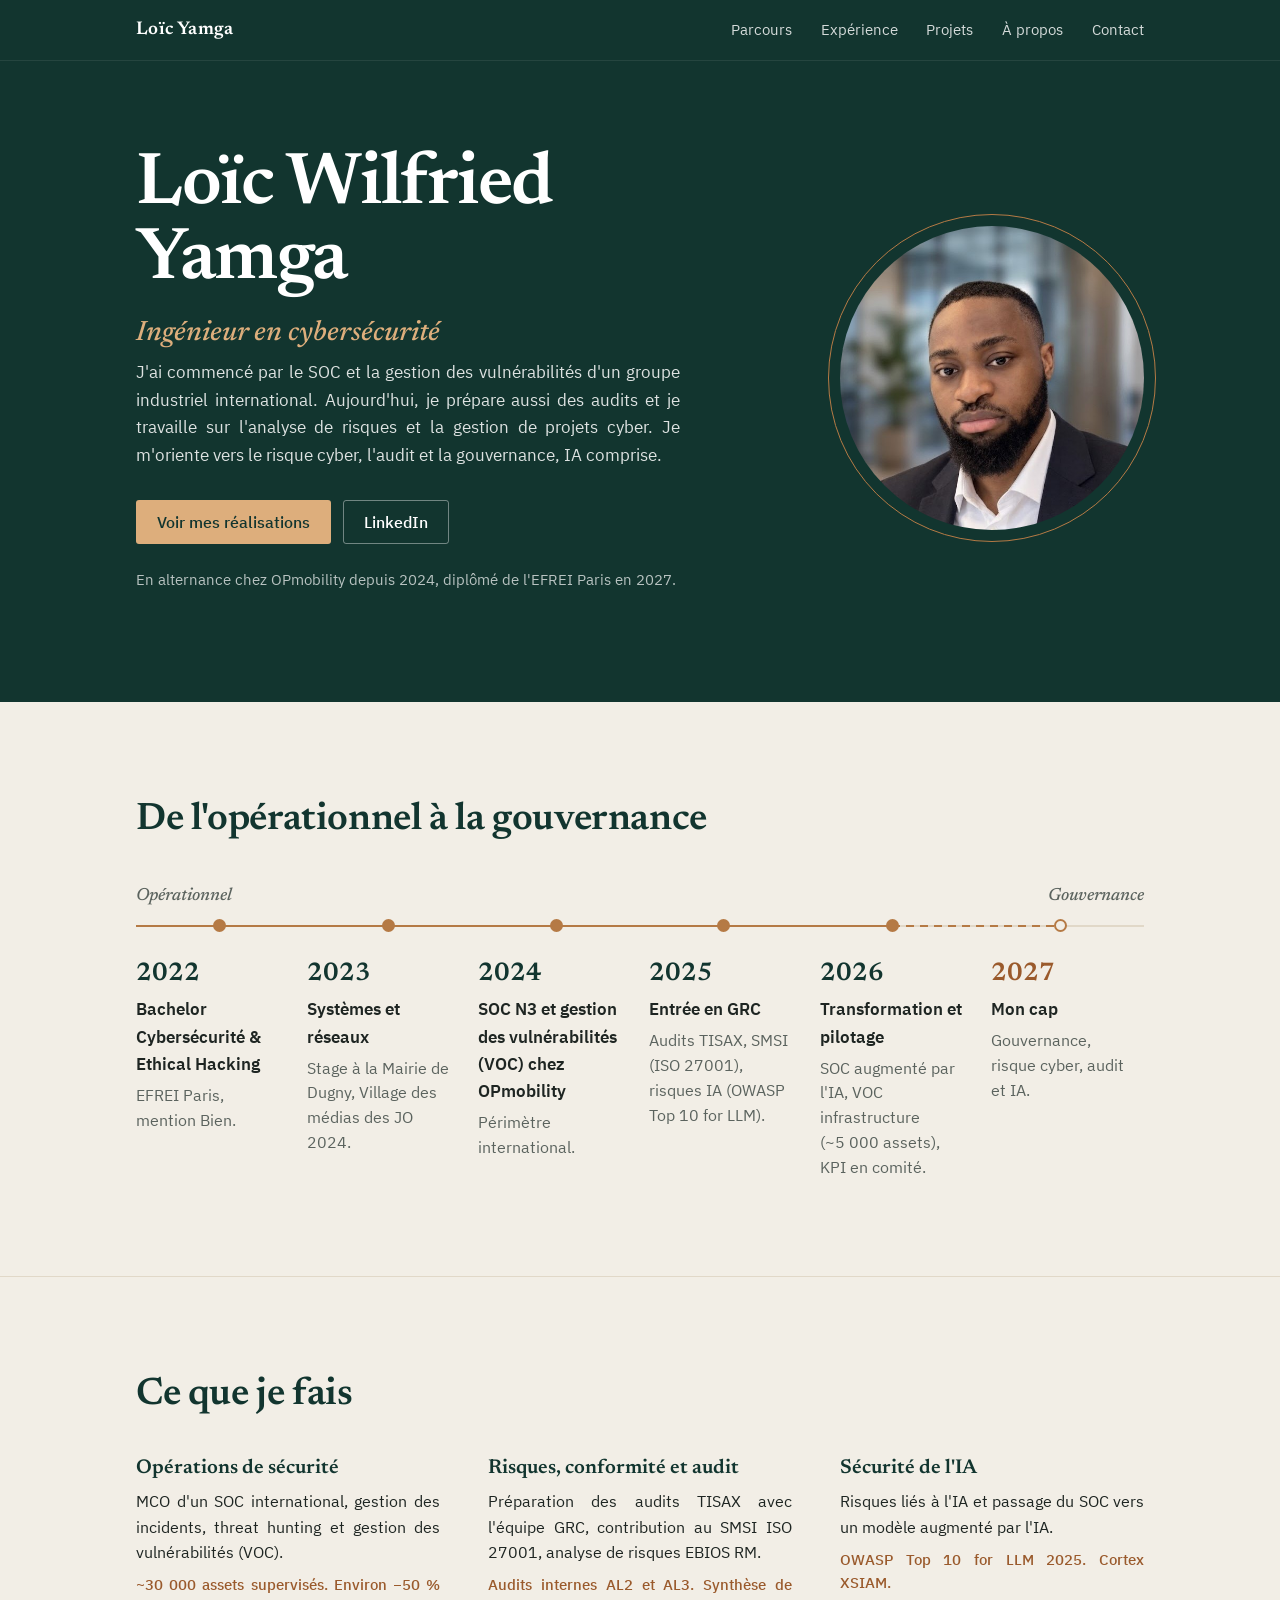
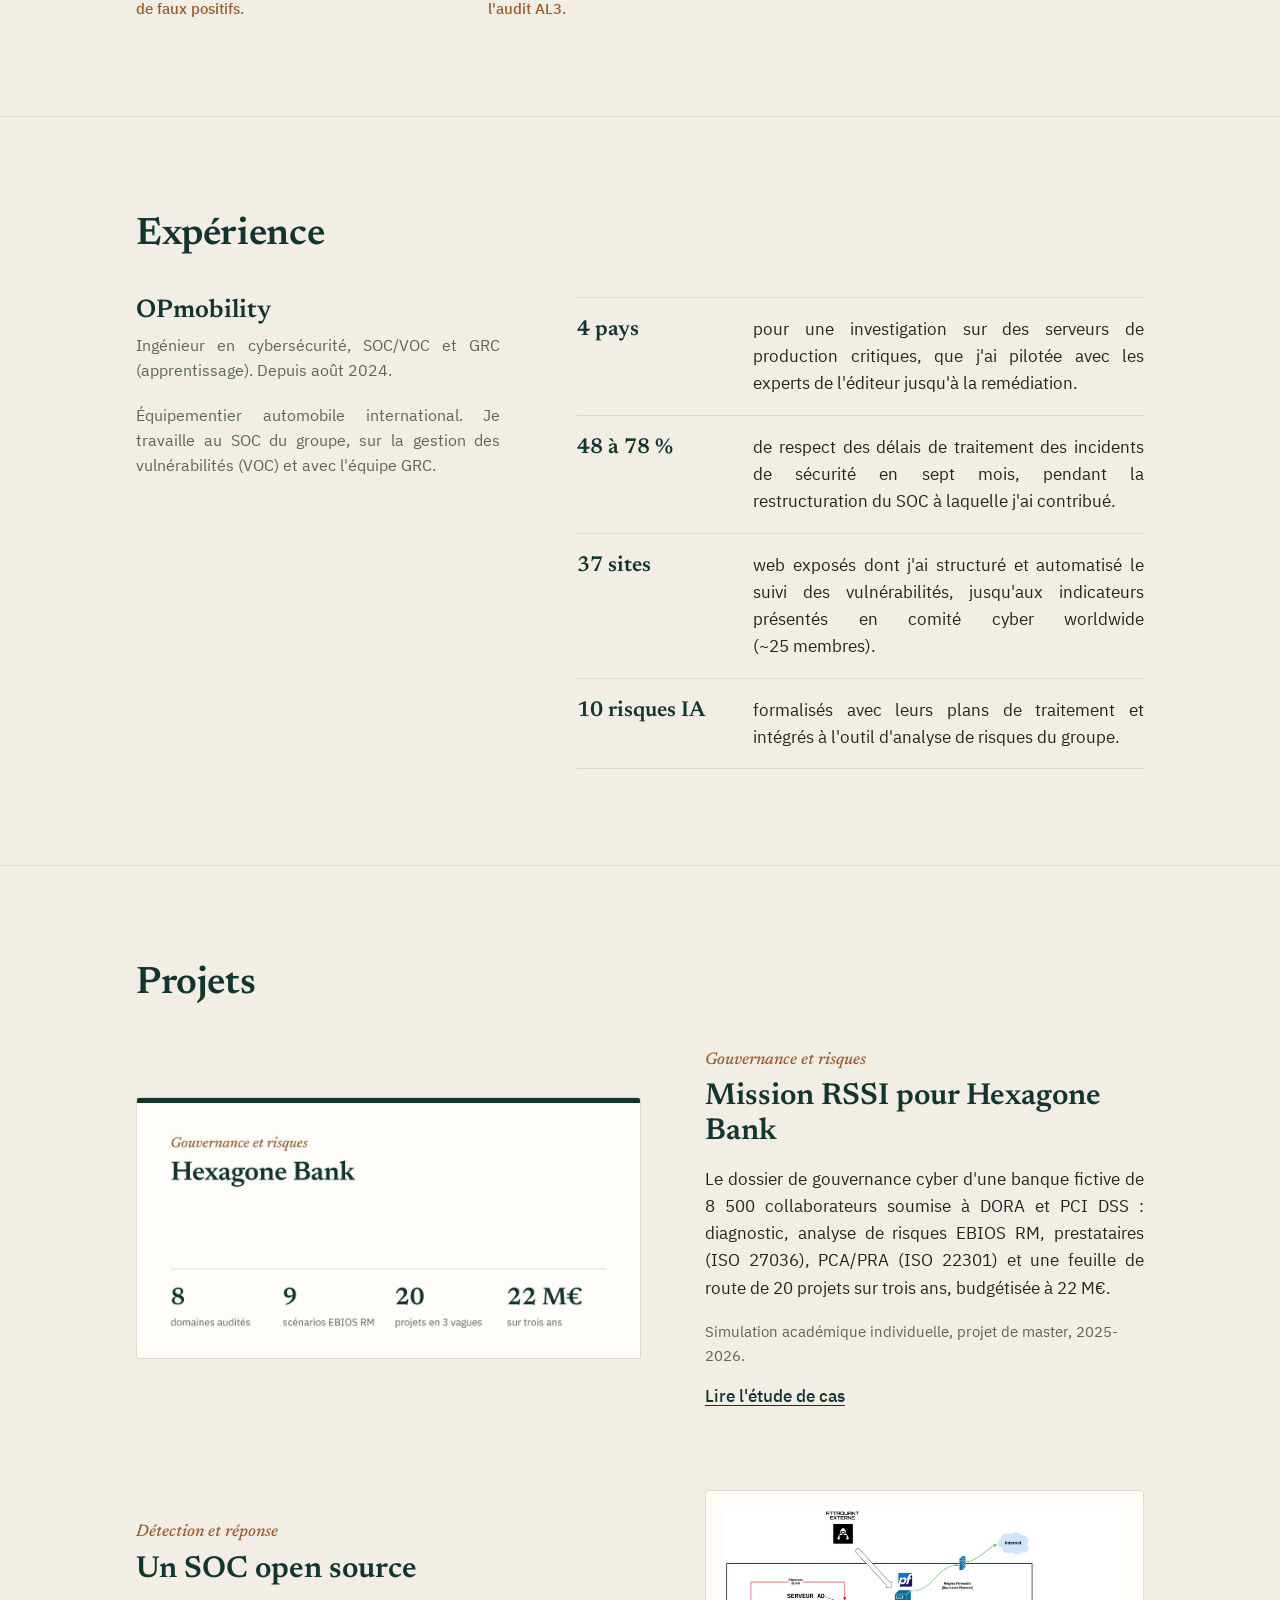
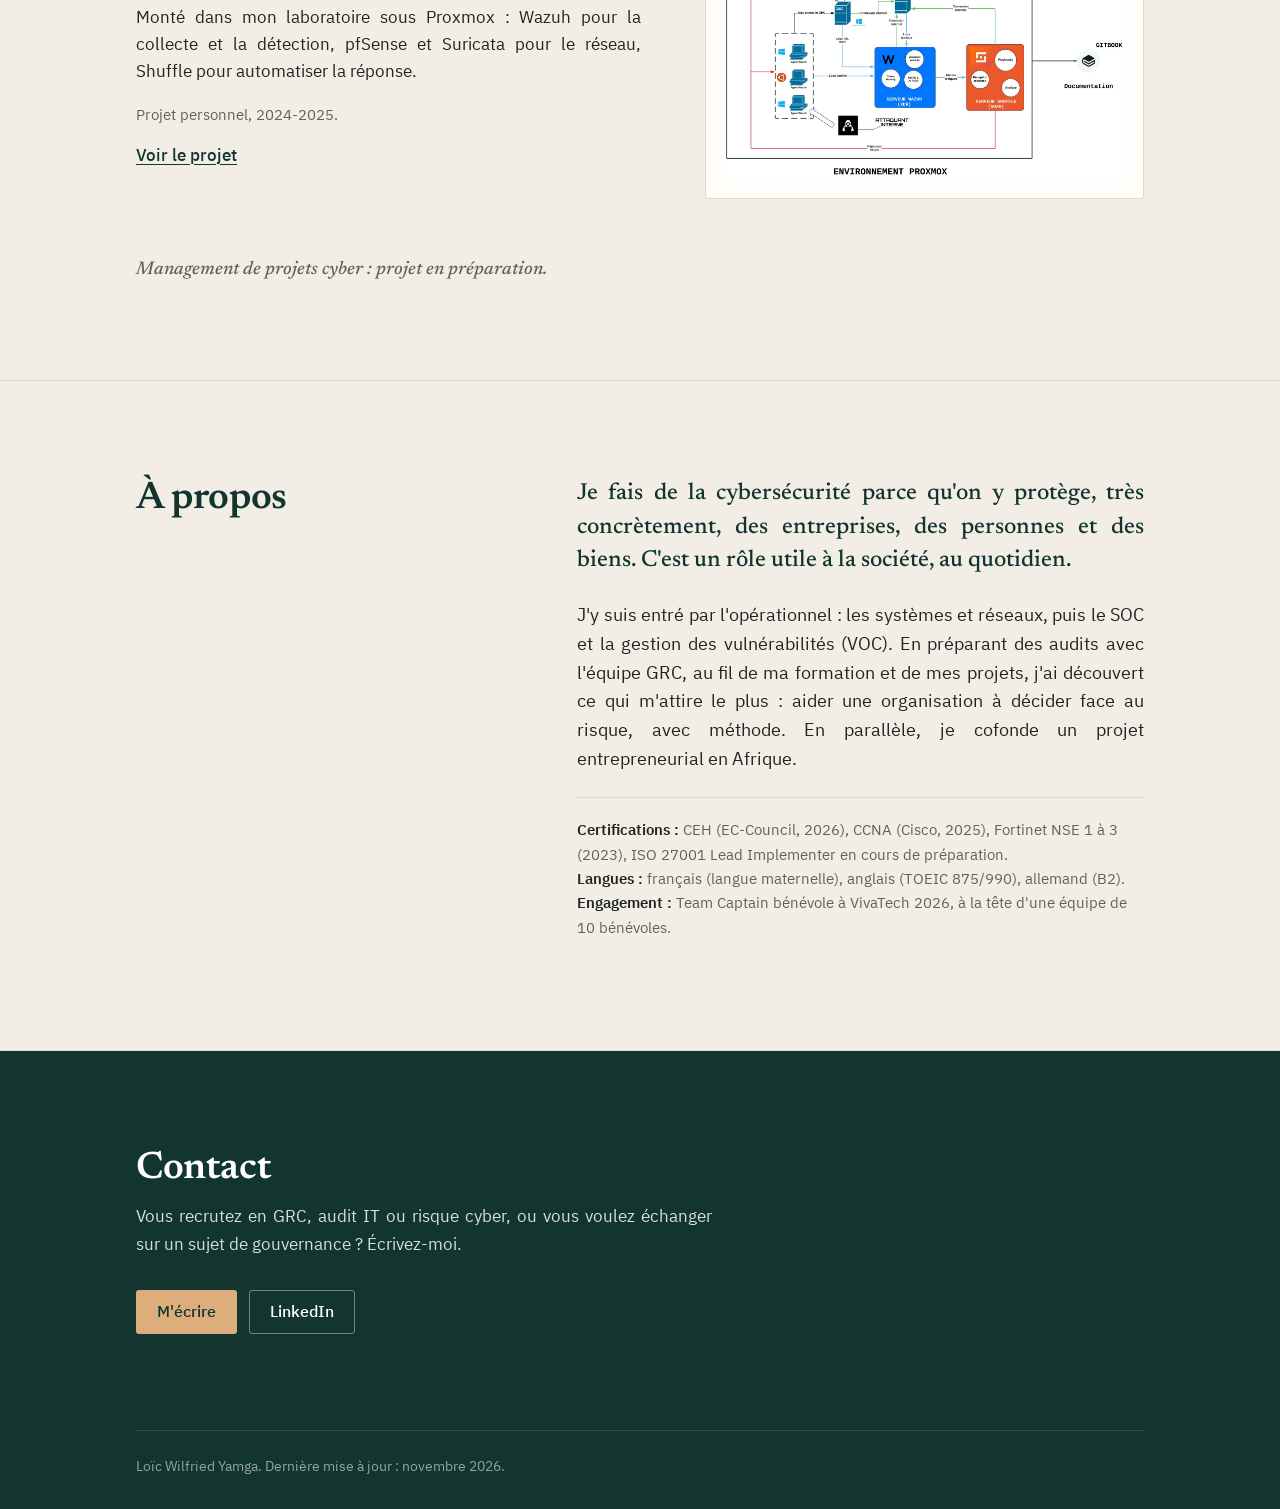
==== index.html @ 910e39cb "Typographie : espaces insécables avant les deux-points ; SOC sans « de bout en bout » Co-Authored-By" ====
<!doctype html>
<html lang="fr">
<head>
  <meta charset="utf-8">
  <meta name="viewport" content="width=device-width, initial-scale=1">
  <title>Loïc Wilfried Yamga, ingénieur en cybersécurité</title>
  <meta name="description" content="Ingénieur en cybersécurité en alternance chez OPmobility : SOC, gestion des vulnérabilités, audits TISAX et risques IA. Je m'oriente vers le risque cyber, l'audit et la gouvernance.">
  <link rel="canonical" href="https://yamga-wilfried.github.io/portfolio/">
  <meta property="og:type" content="website">
  <meta property="og:title" content="Loïc Wilfried Yamga, ingénieur en cybersécurité">
  <meta property="og:description" content="De l'opérationnel à la gouvernance : SOC, vulnérabilités, audits TISAX et risques IA.">
  <meta property="og:url" content="https://yamga-wilfried.github.io/portfolio/">
  <meta property="og:image" content="https://yamga-wilfried.github.io/portfolio/assets/img/og-card-2026.jpg">
  <meta property="og:image:width" content="1200">
  <meta property="og:image:height" content="630">
  <meta name="twitter:card" content="summary_large_image">
  <meta property="og:locale" content="fr_FR">
  <meta name="theme-color" content="#12352F">
  <link rel="icon" href="assets/img/favicon.svg" type="image/svg+xml">
  <link rel="preload" href="assets/fonts/newsreader-latin-600-normal.woff2" as="font" type="font/woff2" crossorigin>
  <link rel="preload" href="assets/fonts/ibm-plex-sans-latin-400-normal.woff2" as="font" type="font/woff2" crossorigin>
  <link rel="stylesheet" href="assets/css/site.css?v=20261113b">
  <script>document.documentElement.classList.add('js');</script>
</head>
<body>
  <a class="skip" href="#parcours">Aller au contenu</a>

  <nav class="site-nav" aria-label="Navigation principale">
    <div class="wrap">
      <a class="monogram" href="#top">Loïc Yamga</a>
      <ul>
        <li><a href="#parcours">Parcours</a></li>
        <li><a href="#experience">Expérience</a></li>
        <li><a href="#projets">Projets</a></li>
        <li><a href="#a-propos">À propos</a></li>
        <li><a href="#contact">Contact</a></li>
      </ul>
    </div>
  </nav>

  <header class="hero" id="top">
    <div class="wrap">
      <div>
        <h1>Loïc Wilfried Yamga</h1>
        <p class="role">Ingénieur en cybersécurité</p>
        <p class="lede">J'ai commencé par le SOC et la gestion des vulnérabilités d'un groupe industriel international. Aujourd'hui, je prépare aussi des audits et je travaille sur l'analyse de risques et la gestion de projets cyber. Je m'oriente vers le risque cyber, l'audit et la gouvernance, IA comprise.</p>
        <div class="actions">
          <a class="btn btn-primary" href="#projets">Voir mes réalisations</a>
          <a class="btn btn-ghost" href="https://www.linkedin.com/in/lo%C3%AFc-yamga" rel="me">LinkedIn</a>
        </div>
        <p class="status">En alternance chez OPmobility depuis 2024, diplômé de l'EFREI Paris en 2027.</p>
      </div>
      <figure class="portrait">
        <img src="assets/img/loic-yamga.jpg" width="576" height="857" alt="Portrait de Loïc Wilfried Yamga">
      </figure>
    </div>
  </header>

  <main>
    <section class="section" id="parcours" aria-labelledby="parcours-titre">
      <div class="wrap">
        <div class="section-head">
          <h2 id="parcours-titre">De l'opérationnel à la gouvernance</h2>
        </div>

        <div class="trajectory">
          <div class="axis-labels" aria-hidden="true"><span>Opérationnel</span><span>Gouvernance</span></div>
          <div class="track" aria-hidden="true">
            <span class="done"></span><span class="ahead"></span>
            <span class="dot reached"></span><span class="dot reached"></span><span class="dot reached"></span><span class="dot reached"></span><span class="dot reached"></span><span class="dot"></span>
          </div>
          <ol class="stops">
            <li>
              <time datetime="2022">2022</time>
              <strong>Bachelor Cybersécurité & Ethical Hacking</strong>
              <p>EFREI Paris, mention Bien.</p>
            </li>
            <li>
              <time datetime="2023">2023</time>
              <strong>Systèmes et réseaux</strong>
              <p>Stage à la Mairie de Dugny, Village des médias des JO 2024.</p>
            </li>
            <li>
              <time datetime="2024">2024</time>
              <strong>SOC N3 et gestion des vulnérabilités (VOC) chez OPmobility</strong>
              <p>Périmètre international.</p>
            </li>
            <li>
              <time datetime="2025">2025</time>
              <strong>Entrée en GRC</strong>
              <p>Audits TISAX, SMSI (ISO 27001), risques IA (OWASP Top 10 for LLM).</p>
            </li>
            <li>
              <time datetime="2026">2026</time>
              <strong>Transformation et pilotage</strong>
              <p>SOC augmenté par l'IA, VOC infrastructure (~5 000 assets), KPI en comité.</p>
            </li>
            <li class="next">
              <time datetime="2027">2027</time>
              <strong>Mon cap</strong>
              <p>Gouvernance, risque cyber, audit et IA.</p>
            </li>
          </ol>
        </div>
      </div>
    </section>

    <section class="section" id="axes" aria-labelledby="axes-titre">
      <div class="wrap">
        <div class="section-head">
          <h2 id="axes-titre">Ce que je fais</h2>
        </div>
        <div class="skills axes">
          <div>
            <h3>Opérations de sécurité</h3>
            <p>MCO d'un SOC international, gestion des incidents, threat hunting et gestion des vulnérabilités (VOC).</p>
            <p class="ref">~30 000 assets supervisés. Environ −50 % de faux positifs.</p>
          </div>
          <div>
            <h3>Risques, conformité et audit</h3>
            <p>Préparation des audits TISAX avec l'équipe GRC, contribution au SMSI ISO 27001, analyse de risques EBIOS RM.</p>
            <p class="ref">Audits internes AL2 et AL3. Synthèse de l'audit AL3.</p>
          </div>
          <div>
            <h3>Sécurité de l'IA</h3>
            <p>Risques liés à l'IA et passage du SOC vers un modèle augmenté par l'IA.</p>
            <p class="ref">OWASP Top 10 for LLM 2025. Cortex XSIAM.</p>
          </div>
        </div>
      </div>
    </section>

    <section class="section" id="experience" aria-labelledby="xp-titre">
      <div class="wrap">
        <div class="section-head">
          <h2 id="xp-titre">Expérience</h2>
        </div>
        <div class="xp">
          <div class="xp-meta">
            <h3>OPmobility</h3>
            <p class="where">Ingénieur en cybersécurité, SOC/VOC et GRC (apprentissage). Depuis août 2024.</p>
            <p>Équipementier automobile international. Je travaille au SOC du groupe, sur la gestion des vulnérabilités (VOC) et avec l'équipe GRC.</p>
          </div>
          <div>
            <ul class="facts">
              <li><span class="figure">4 pays</span><p>pour une investigation sur des serveurs de production critiques, que j'ai pilotée avec les experts de l'éditeur jusqu'à la remédiation.</p></li>
              <li><span class="figure">48 à 78 %</span><p>de respect des délais de traitement des incidents de sécurité en sept mois, pendant la restructuration du SOC à laquelle j'ai contribué.</p></li>
              <li><span class="figure">37 sites</span><p>web exposés dont j'ai structuré et automatisé le suivi des vulnérabilités, jusqu'aux indicateurs présentés en comité cyber worldwide (~25 membres).</p></li>
              <li><span class="figure">10 risques IA</span><p>formalisés avec leurs plans de traitement et intégrés à l'outil d'analyse de risques du groupe.</p></li>
            </ul>
          </div>
        </div>
      </div>
    </section>

    <section class="section" id="projets" aria-labelledby="projets-titre">
      <div class="wrap">
        <div class="section-head">
          <h2 id="projets-titre">Projets</h2>
        </div>

        <article class="project">
          <a class="project-media" href="mission-rssi-hexagone-bank/" tabindex="-1" aria-hidden="true">
            <img src="assets/img/hexagone-vignette.jpg" width="1200" height="620" alt="">
          </a>
          <div>
            <p class="kind">Gouvernance et risques</p>
            <h3>Mission RSSI pour Hexagone Bank</h3>
            <p>Le dossier de gouvernance cyber d'une banque fictive de 8 500 collaborateurs soumise à DORA et PCI DSS : diagnostic, analyse de risques EBIOS RM, prestataires (ISO 27036), PCA/PRA (ISO 22301) et une feuille de route de 20 projets sur trois ans, budgétisée à 22 M€.</p>
            <p class="tags">Simulation académique individuelle, projet de master, 2025-2026.</p>
            <a class="read" href="mission-rssi-hexagone-bank/">Lire l'étude de cas</a>
          </div>
        </article>

        <article class="project">
          <a class="project-media light" href="soc-building/" tabindex="-1" aria-hidden="true">
            <img src="assets/img/soc-architecture.jpg" width="1600" height="1086" alt="" loading="lazy">
          </a>
          <div>
            <p class="kind">Détection et réponse</p>
            <h3>Un SOC open source</h3>
            <p>Monté dans mon laboratoire sous Proxmox : Wazuh pour la collecte et la détection, pfSense et Suricata pour le réseau, Shuffle pour automatiser la réponse.</p>
            <p class="tags">Projet personnel, 2024-2025.</p>
            <a class="read" href="soc-building/">Voir le projet</a>
          </div>
        </article>

        <p class="upcoming">Management de projets cyber : projet en préparation.</p>
      </div>
    </section>

    <section class="section" id="a-propos" aria-labelledby="apropos-titre">
      <div class="wrap about">
        <div class="section-head">
          <h2 id="apropos-titre">À propos</h2>
        </div>
        <div class="about-text">
          <p>Je fais de la cybersécurité parce qu'on y protège, très concrètement, des entreprises, des personnes et des biens. C'est un rôle utile à la société, au quotidien.</p>
          <p>J'y suis entré par l'opérationnel : les systèmes et réseaux, puis le SOC et la gestion des vulnérabilités (VOC). En préparant des audits avec l'équipe GRC, au fil de ma formation et de mes projets, j'ai découvert ce qui m'attire le plus : aider une organisation à décider face au risque, avec méthode. En parallèle, je cofonde un projet entrepreneurial en Afrique.</p>
          <p class="creds"><strong>Certifications :</strong> CEH (EC-Council, 2026), CCNA (Cisco, 2025), Fortinet NSE 1 à 3 (2023), ISO 27001 Lead Implementer en cours de préparation.<br><strong>Langues :</strong> français (langue maternelle), anglais (TOEIC 875/990), allemand (B2).<br><strong>Engagement :</strong> Team Captain bénévole à VivaTech 2026, à la tête d'une équipe de 10 bénévoles.</p>
        </div>
      </div>
    </section>

    <section class="section contact" id="contact" aria-labelledby="contact-titre">
      <div class="wrap">
        <div class="section-head">
          <h2 id="contact-titre">Contact</h2>
          <p>Vous recrutez en GRC, audit IT ou risque cyber, ou vous voulez échanger sur un sujet de gouvernance ? Écrivez-moi.</p>
          <div class="actions">
            <a class="btn btn-primary" id="mail-link" href="#contact">M'écrire</a>
            <a class="btn btn-ghost" href="https://www.linkedin.com/in/lo%C3%AFc-yamga" rel="me">LinkedIn</a>
          </div>
          <noscript><p>wilfriedyamga [arobase] gmail [point] com</p></noscript>
        </div>
      </div>
    </section>
  </main>

  <footer class="site-footer">
    <div class="wrap">
      <p>Loïc Wilfried Yamga. Dernière mise à jour : novembre 2026.</p>
    </div>
  </footer>

  <script src="assets/js/site.js?v=20261113b" defer></script>
</body>
</html>
---- assets/css/site.css ----
/* Portfolio de Loïc Wilfried Yamga
   Vert sapin, sable et cuivre */

@font-face { font-family: "Newsreader"; src: url("../fonts/newsreader-latin-500-normal.woff2") format("woff2"); font-weight: 500; font-style: normal; font-display: swap; }
@font-face { font-family: "Newsreader"; src: url("../fonts/newsreader-latin-600-normal.woff2") format("woff2"); font-weight: 600; font-style: normal; font-display: swap; }
@font-face { font-family: "Newsreader"; src: url("../fonts/newsreader-latin-500-italic.woff2") format("woff2"); font-weight: 500; font-style: italic; font-display: swap; }
@font-face { font-family: "IBM Plex Sans"; src: url("../fonts/ibm-plex-sans-latin-400-normal.woff2") format("woff2"); font-weight: 400; font-style: normal; font-display: swap; }
@font-face { font-family: "IBM Plex Sans"; src: url("../fonts/ibm-plex-sans-latin-500-normal.woff2") format("woff2"); font-weight: 500; font-style: normal; font-display: swap; }
@font-face { font-family: "IBM Plex Sans"; src: url("../fonts/ibm-plex-sans-latin-600-normal.woff2") format("woff2"); font-weight: 600; font-style: normal; font-display: swap; }

:root {
  --ink: #12352F;        /* vert sapin : identité, titres, bandeaux */
  --ink-soft: #24524A;
  --gold: #B57A45;       /* cuivre : trajectoire, filets */
  --gold-text: #9A5A2C;  /* cuivre lisible sur fond sable */
  --gold-light: #DDAE7C; /* cuivre lisible sur vert sapin */
  --green: #24524A;      /* certifications obtenues */
  --paper: #F2EEE6;      /* sable */
  --surface: #FFFDF9;
  --text: #1E2522;
  --muted: #5B635E;
  --line: #E1D8C8;

  --serif: "Newsreader", Georgia, "Times New Roman", serif;
  --sans: "IBM Plex Sans", "Segoe UI", Roboto, Helvetica, Arial, sans-serif;

  --wrap: 68rem;
  --gutter: clamp(1rem, 4vw, 2.5rem);
}

*, *::before, *::after { box-sizing: border-box; }

html { scroll-behavior: smooth; scroll-padding-top: 4.5rem; }
@media (max-width: 40rem) { html { scroll-padding-top: 5.5rem; } }

body {
  margin: 0;
  background: var(--paper);
  color: var(--text);
  font-family: var(--sans);
  font-size: 1.0625rem;
  line-height: 1.6;
  -webkit-font-smoothing: antialiased;
}

img { max-width: 100%; height: auto; display: block; }

a { color: var(--ink); text-underline-offset: 0.18em; text-decoration-thickness: 1px; }
a:hover { color: var(--gold-text); }

:focus-visible { outline: 3px solid var(--gold); outline-offset: 3px; border-radius: 2px; }

.wrap { max-width: var(--wrap); margin: 0 auto; padding: 0 var(--gutter); }

.skip {
  position: absolute; left: -999px; top: 0.5rem; z-index: 20;
  background: var(--surface); color: var(--ink); padding: 0.5rem 0.9rem;
}
.skip:focus { left: 0.5rem; }

/* Titres */
h1, h2, h3 { font-family: var(--serif); font-weight: 600; color: var(--ink); line-height: 1.15; margin: 0; }
h2 { font-size: clamp(1.75rem, 3.2vw, 2.4rem); letter-spacing: -0.01em; }
h3 { font-size: 1.4rem; }
p { margin: 0 0 1em; }

.section { padding: clamp(3.5rem, 8vw, 6rem) 0; }
.section + .section { border-top: 1px solid var(--line); }
.section-head { max-width: 42rem; margin-bottom: 2.5rem; }
.section-head p { color: var(--muted); margin-top: 0.75rem; margin-bottom: 0; }

/* Navigation */
.site-nav {
  position: sticky; top: 0; z-index: 10;
  background: var(--ink);
  border-bottom: 1px solid rgba(255,255,255,0.08);
}
.site-nav .wrap { display: flex; align-items: center; justify-content: space-between; gap: 1rem; min-height: 3.75rem; }
.monogram {
  font-family: var(--serif); font-weight: 600; font-size: 1.15rem;
  color: #fff; text-decoration: none; letter-spacing: 0.02em;
}
.monogram:hover { color: var(--gold-light); }
.site-nav ul { list-style: none; display: flex; gap: clamp(0.9rem, 2.5vw, 1.8rem); margin: 0; padding: 0; }
.site-nav ul a { color: rgba(255,255,255,0.82); text-decoration: none; font-size: 0.95rem; }
.site-nav ul a:hover { color: #fff; text-decoration: underline; }

/* Bandeau d'accueil */
.hero { background: var(--ink); color: #fff; padding: clamp(3rem, 7vw, 5.5rem) 0 clamp(3.5rem, 8vw, 6rem); }
.hero .wrap { display: grid; grid-template-columns: minmax(0, 1.35fr) minmax(0, 0.8fr); gap: clamp(2rem, 6vw, 5rem); align-items: center; }
.hero h1 { color: #fff; font-size: clamp(2.6rem, 6.4vw, 4.6rem); letter-spacing: -0.02em; line-height: 1.02; }
.hero .role { font-family: var(--serif); font-style: italic; font-weight: 500; font-size: clamp(1.35rem, 2.4vw, 1.75rem); color: var(--gold-light); margin: 1rem 0 0.4rem; line-height: 1.3; }
.hero .fields { color: #fff; font-size: 1.12rem; margin: 0 0 1.4rem; }
.hero .lede { color: rgba(255,255,255,0.86); max-width: 34rem; font-size: 1.08rem; }
.hero .status { color: rgba(255,255,255,0.7); font-size: 0.95rem; margin-top: 1.4rem; }

.actions { display: flex; flex-wrap: wrap; gap: 0.75rem; margin-top: 2rem; }
.btn {
  display: inline-block; padding: 0.72rem 1.25rem; border-radius: 3px;
  font-weight: 500; font-size: 0.98rem; text-decoration: none; line-height: 1.2;
  border: 1px solid transparent;
}
.btn-primary { background: var(--gold-light); color: var(--ink); }
.btn-primary:hover { background: #fff; color: var(--ink); }
.btn-ghost { border-color: rgba(255,255,255,0.4); color: #fff; }
.btn-ghost:hover { border-color: #fff; color: #fff; background: rgba(255,255,255,0.06); }

.portrait { position: relative; justify-self: end; width: min(100%, 19rem); margin: 0; }
.portrait::before {
  content: ""; position: absolute; inset: -12px;
  border: 1px solid var(--gold); border-radius: 50%;
}
.portrait img { position: relative; border-radius: 50%; aspect-ratio: 1 / 1; object-fit: cover; object-position: 50% 22%; width: 100%; }

/* Trajectoire : l'élément signature */
.trajectory { position: relative; margin-top: 1rem; }
.axis-labels { display: flex; justify-content: space-between; font-family: var(--serif); font-style: italic; font-size: 1.1rem; color: var(--muted); margin-bottom: 0.9rem; }
.track { position: relative; height: 2px; background: var(--line); margin: 0 0 2.2rem; }
.track .done, .track .ahead { position: absolute; top: 0; height: 2px; }
.track .done { left: 0; width: 75%; background: var(--gold); transform-origin: left; }
.track .ahead { left: 75%; width: 16.667%; background: repeating-linear-gradient(90deg, var(--gold) 0 8px, transparent 8px 14px); }
.track .dot { position: absolute; top: 50%; width: 13px; height: 13px; margin: -6.5px 0 0 -6.5px; border-radius: 50%; background: var(--paper); border: 2px solid var(--gold); }
.track .dot.reached { background: var(--gold); }
.track .dot:nth-child(3) { left: 8.333%; }
.track .dot:nth-child(4) { left: 25%; }
.track .dot:nth-child(5) { left: 41.667%; }
.track .dot:nth-child(6) { left: 58.333%; }
.track .dot:nth-child(7) { left: 75%; }
.track .dot:nth-child(8) { left: 91.667%; }

.stops { list-style: none; margin: 0; padding: 0; display: grid; grid-template-columns: repeat(6, minmax(0, 1fr)); gap: 1.1rem; }
.stops li { padding-right: 0.5rem; }
.stops time { display: block; font-family: var(--serif); font-weight: 600; font-size: 1.6rem; color: var(--ink); line-height: 1; margin-bottom: 0.55rem; }
.stops strong { display: block; font-weight: 600; color: var(--text); margin-bottom: 0.3rem; }
.stops p { color: var(--muted); font-size: 0.97rem; margin: 0; }
.stops li.next time { color: var(--gold-text); }

@media (prefers-reduced-motion: no-preference) {
  .js .track .done { transform: scaleX(0); transition: transform 1.4s cubic-bezier(.2,.7,.2,1) .2s; }
  .js .trajectory.is-visible .track .done { transform: scaleX(1); }
}

/* À propos */
.about { display: grid; grid-template-columns: minmax(0, 0.9fr) minmax(0, 1.4fr); gap: clamp(2rem, 6vw, 5rem); }
.about-text p { font-size: 1.12rem; max-width: 38rem; }
.about-text p:first-child { font-family: var(--serif); font-size: 1.45rem; line-height: 1.45; color: var(--ink); }

/* Expérience */
.xp { display: grid; grid-template-columns: minmax(0, 0.9fr) minmax(0, 1.4fr); gap: clamp(2rem, 6vw, 5rem); }
.xp-meta h3 { font-size: 1.6rem; }
.xp-meta .where { color: var(--muted); margin: 0.4rem 0 1.2rem; }
.xp-meta p { color: var(--muted); font-size: 0.98rem; }
.facts { list-style: none; margin: 0; padding: 0; }
.facts li { display: grid; grid-template-columns: 9.75rem minmax(0, 1fr); gap: 1.25rem; padding: 1.1rem 0; border-top: 1px solid var(--line); }
.facts li:last-child { border-bottom: 1px solid var(--line); }
.facts .figure { font-family: var(--serif); font-weight: 600; font-size: 1.35rem; color: var(--ink); line-height: 1.3; font-variant-numeric: lining-nums tabular-nums; }
.facts p { margin: 0; }
.xp-note { margin-top: 1.5rem; color: var(--muted); }

/* Compétences */
.skills { display: grid; grid-template-columns: repeat(3, minmax(0, 1fr)); gap: clamp(1.5rem, 4vw, 3rem); }
.skills h3 { font-size: 1.25rem; margin-bottom: 0.6rem; }
.skills p { color: var(--text); margin: 0 0 0.5rem; font-size: 0.98rem; }
.skills .ref { color: var(--muted); font-size: 0.93rem; margin: 0; }
.skills { row-gap: 2.25rem; }
.sub { font-size: 1.35rem; margin: 2.75rem 0 1rem; }

/* Projets */
.project { display: grid; grid-template-columns: minmax(0, 1.15fr) minmax(0, 1fr); gap: clamp(1.75rem, 5vw, 4rem); align-items: center; }
.project + .project { margin-top: clamp(3rem, 7vw, 5rem); }
.project:nth-of-type(even) .project-media { order: 2; }
.project-media { background: var(--surface); border: 1px solid var(--line); border-radius: 3px; overflow: hidden; }
.project-media img { width: 100%; }
.project-media.light { padding: 1rem; }
.project .kind { font-family: var(--serif); font-style: italic; color: var(--gold-text); font-size: 1.05rem; margin-bottom: 0.4rem; }
.project h3 { font-size: clamp(1.5rem, 2.6vw, 1.9rem); margin-bottom: 1rem; }
.project .tags { color: var(--muted); font-size: 0.95rem; }
.project .read { font-weight: 500; }
.upcoming { margin: clamp(2.5rem, 6vw, 3.5rem) 0 0; color: var(--muted); font-style: italic; font-family: var(--serif); font-size: 1.15rem; }

/* Certifications */
.certs { list-style: none; margin: 0; padding: 0; max-width: 52rem; }
.certs li { display: grid; grid-template-columns: minmax(0, 1fr) auto; gap: 0.25rem 1.5rem; padding: 1rem 0; border-top: 1px solid var(--line); align-items: baseline; }
.certs li:last-child { border-bottom: 1px solid var(--line); }
.certs .name { font-weight: 600; }
.certs .issuer { grid-column: 1; color: var(--muted); font-size: 0.95rem; }
.certs .state { grid-row: 1 / span 2; grid-column: 2; font-size: 0.92rem; white-space: nowrap; align-self: center; }
.state.ok { color: var(--green); }
.state.ok::before { content: "✓ "; font-weight: 600; }
.state.soon { color: var(--gold-text); }

/* Contact */
.contact { background: var(--ink); color: #fff; }
.contact h2 { color: #fff; }
.contact p { color: rgba(255,255,255,0.84); max-width: 36rem; }
.contact .section-head { margin-bottom: 0; }

.site-footer { background: var(--ink); color: rgba(255,255,255,0.55); font-size: 0.88rem; padding: 0 0 2rem; }
.site-footer p { border-top: 1px solid rgba(255,255,255,0.12); padding-top: 1.5rem; margin: 0; }

/* Petits écrans */
@media (max-width: 52rem) {
  .hero .wrap, .about, .xp, .project, .skills { grid-template-columns: minmax(0, 1fr); }
  .portrait { justify-self: start; width: min(60%, 13rem); order: -1; margin: 12px 0 1rem 12px; }
  .project:nth-of-type(even) .project-media { order: 0; }

  .axis-labels, .track { display: none; }
  .stops { grid-template-columns: minmax(0, 1fr); gap: 0; border-left: 2px solid var(--gold); padding-left: 1.4rem; }
  .stops li { position: relative; padding: 0 0 1.75rem; }
  .stops li::before { content: ""; position: absolute; left: calc(-1.4rem - 7.5px); top: 0.35rem; width: 13px; height: 13px; border-radius: 50%; background: var(--gold); }
  .stops li.next::before { background: var(--paper); border: 2px solid var(--gold); }
  .stops li:last-child { padding-bottom: 0; }
}
@media (max-width: 40rem) {
  .site-nav .wrap { flex-direction: column; align-items: flex-start; gap: 0.2rem; padding-top: 0.6rem; padding-bottom: 0.5rem; }
  .site-nav ul { max-width: 100%; overflow-x: auto; gap: 1.1rem; padding-bottom: 0.2rem; scrollbar-width: none; }
  .site-nav ul::-webkit-scrollbar { display: none; }
  .site-nav ul a { white-space: nowrap; font-size: 0.92rem; }
  .facts li { grid-template-columns: minmax(0, 1fr); gap: 0.2rem; }
  .certs li { grid-template-columns: minmax(0, 1fr); }
  .certs .state { grid-row: auto; grid-column: 1; }
}

/* Pages d'étude de cas */
.case-hero { background: var(--ink); color: #fff; padding: clamp(2.5rem, 6vw, 4.5rem) 0 clamp(2.5rem, 6vw, 4rem); }
.case-hero .back { color: rgba(255,255,255,0.75); font-size: 0.95rem; }
.case-hero .back:hover { color: #fff; }
.case-hero .kind { font-family: var(--serif); font-style: italic; color: var(--gold-light); font-size: 1.15rem; margin: 1.5rem 0 0.4rem; }
.case-hero h1 { color: #fff; font-size: clamp(2.2rem, 5vw, 3.6rem); letter-spacing: -0.015em; max-width: 46rem; }
.case-hero .lede { color: rgba(255,255,255,0.86); max-width: 44rem; font-size: 1.1rem; margin-top: 1.1rem; }
.case-hero .meta { color: rgba(255,255,255,0.65); font-size: 0.95rem; max-width: 46rem; margin: 0; }

.brief { background: var(--surface); border: 1px solid var(--line); border-radius: 3px; padding: clamp(1.5rem, 4vw, 2.25rem); margin-top: clamp(-2.5rem, -4vw, -1.5rem); position: relative; }
.brief h2 { font-size: 1.5rem; margin-bottom: 1.25rem; }
.brief-figures { list-style: none; margin: 0 0 1.5rem; padding: 0; display: grid; grid-template-columns: repeat(4, minmax(0, 1fr)); gap: 1.25rem; }
.brief-figures strong { display: block; font-family: var(--serif); font-size: 2rem; color: var(--ink); line-height: 1.1; font-variant-numeric: lining-nums; }
.brief-figures span { color: var(--muted); font-size: 0.95rem; line-height: 1.4; display: block; margin-top: 0.3rem; }
.brief p { max-width: 46rem; }
.brief p:last-child { margin-bottom: 0; }

.case-layout { display: grid; grid-template-columns: 15rem minmax(0, 1fr); gap: clamp(2rem, 5vw, 4rem); padding: clamp(3rem, 6vw, 4.5rem) 0; }
.toc { position: sticky; top: 5rem; align-self: start; font-size: 0.92rem; }
.toc p { font-family: var(--serif); font-weight: 600; color: var(--ink); margin-bottom: 0.6rem; }
.toc ol { list-style: none; margin: 0; padding: 0; border-left: 1px solid var(--line); }
.toc a { display: block; padding: 0.28rem 0 0.28rem 0.85rem; color: var(--muted); text-decoration: none; line-height: 1.35; }
.toc a:hover { color: var(--ink); }

.prose { max-width: 46rem; }
.hero .lede, main p, main li { text-align: justify; hyphens: auto; -webkit-hyphens: auto; }
.kind, .tags, .meta, .status, .trajectory p, .trajectory li, .case-end, .toc li, .brief-figures li { text-align: left; hyphens: manual; -webkit-hyphens: manual; }
.prose td p, .prose th p { text-align: left; }
.prose h2 { font-size: clamp(1.6rem, 2.8vw, 2rem); margin: 3.5rem 0 1rem; scroll-margin-top: 5rem; }
.prose h2:first-of-type { margin-top: 2.5rem; }
.prose h3 { font-size: 1.3rem; margin: 2rem 0 0.75rem; }
.prose ul, .prose ol { padding-left: 1.25rem; }
.prose li { margin-bottom: 0.4rem; }
.prose blockquote { margin: 0 0 1.5rem; padding: 1rem 1.25rem; border-left: 3px solid var(--gold); background: var(--surface); color: var(--muted); }
.prose blockquote p:last-child { margin: 0; }
.prose table { width: 100%; border-collapse: collapse; margin: 1.25rem 0 1.75rem; font-size: 0.95rem; background: var(--surface); }
.prose th, .prose td { text-align: left; padding: 0.6rem 0.75rem; border-bottom: 1px solid var(--line); vertical-align: top; }
.prose th { font-weight: 600; color: var(--ink); background: #F7F3EC; }
.prose .table-wrap { overflow-x: auto; }
.prose img { margin: 1.5rem 0; border: 1px solid var(--line); border-radius: 3px; background: var(--surface); }
.prose details { background: var(--surface); border: 1px solid var(--line); border-radius: 3px; padding: 0.9rem 1.1rem; margin: 1rem 0; }
.prose summary { cursor: pointer; color: var(--ink); }
.prose code { font-family: var(--sans); background: #EAE3D6; padding: 0.05rem 0.4rem; border-radius: 3px; font-size: 0.9em; }
.case-end { border-top: 1px solid var(--line); margin-top: 3rem; padding-top: 1.5rem; color: var(--muted); }

.gallery { display: grid; grid-template-columns: repeat(2, minmax(0, 1fr)); gap: 1rem; }
.gallery img { margin: 0; }

@media (max-width: 60rem) {
  .case-layout { grid-template-columns: minmax(0, 1fr); }
  .toc { position: static; }
  .brief-figures { grid-template-columns: repeat(2, minmax(0, 1fr)); }
}

/* Version allégée de l'accueil */
.about-text .creds { color: var(--muted); font-size: 0.95rem; margin-top: 1.5rem; padding-top: 1.2rem; border-top: 1px solid var(--line); text-align: left; }
.about-text .creds strong { color: var(--text); font-weight: 600; }
.axes .ref { color: var(--gold-text); font-weight: 500; }
@media (max-width: 48rem) {
  .hero .lede, main p, main li { text-align: left; hyphens: manual; -webkit-hyphens: manual; }
}
@media (max-width: 52rem) {
  .portrait { width: min(40%, 9rem); }
}
@media (max-width: 40rem) {
  .site-nav ul { gap: 0.9rem; }
  .site-nav ul a { font-size: 0.88rem; }
}
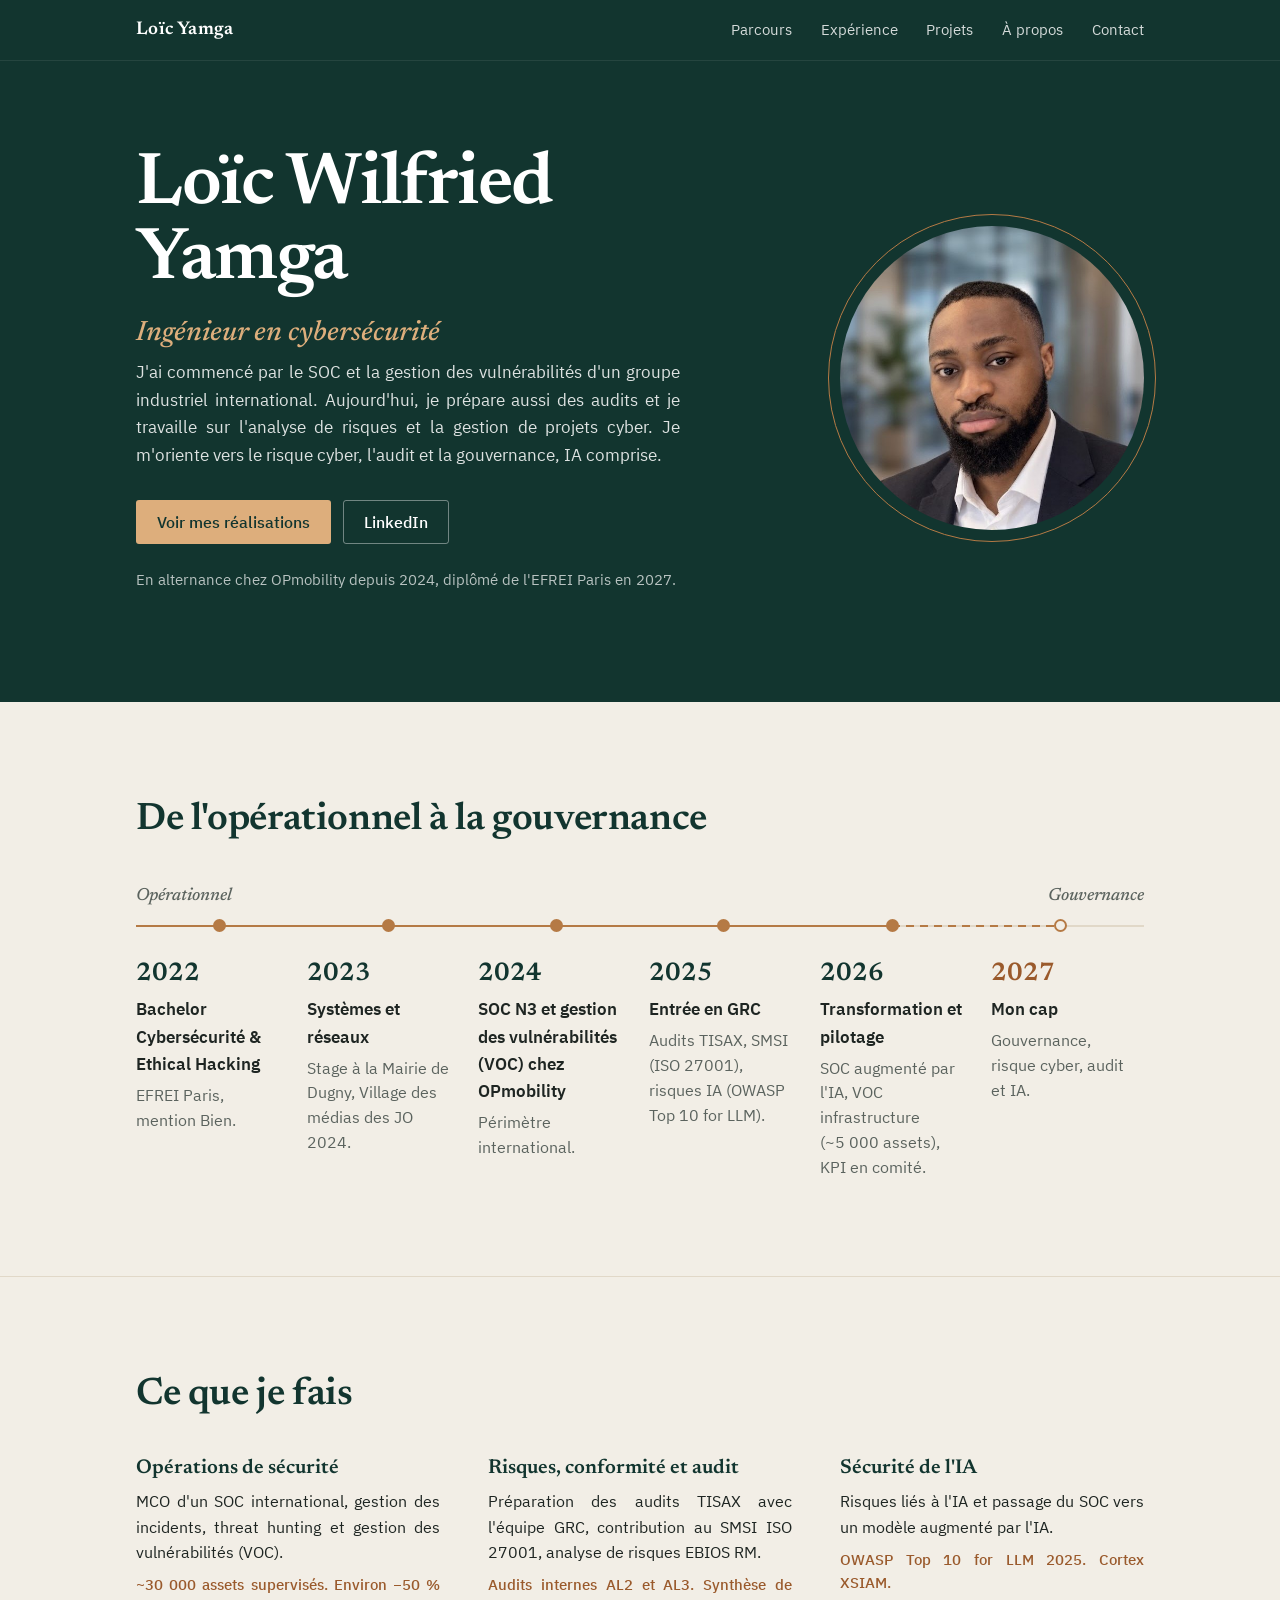
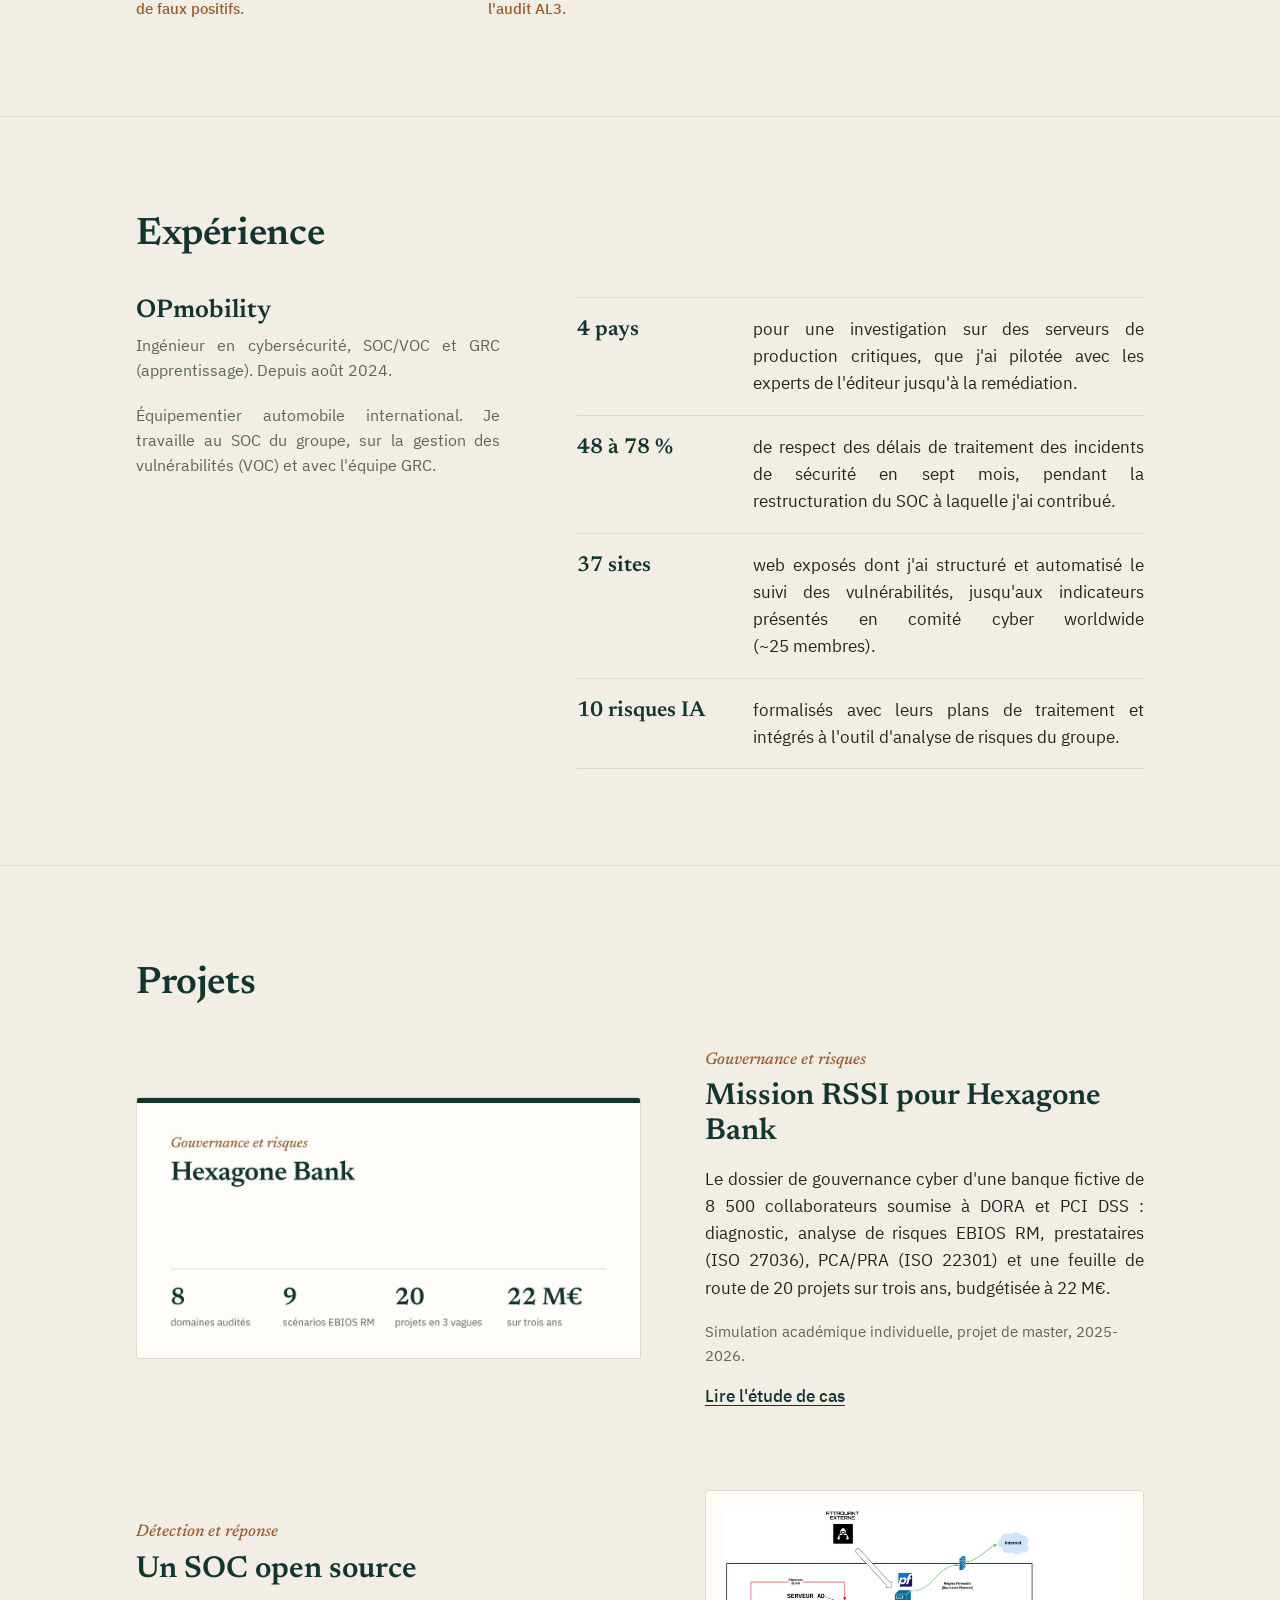
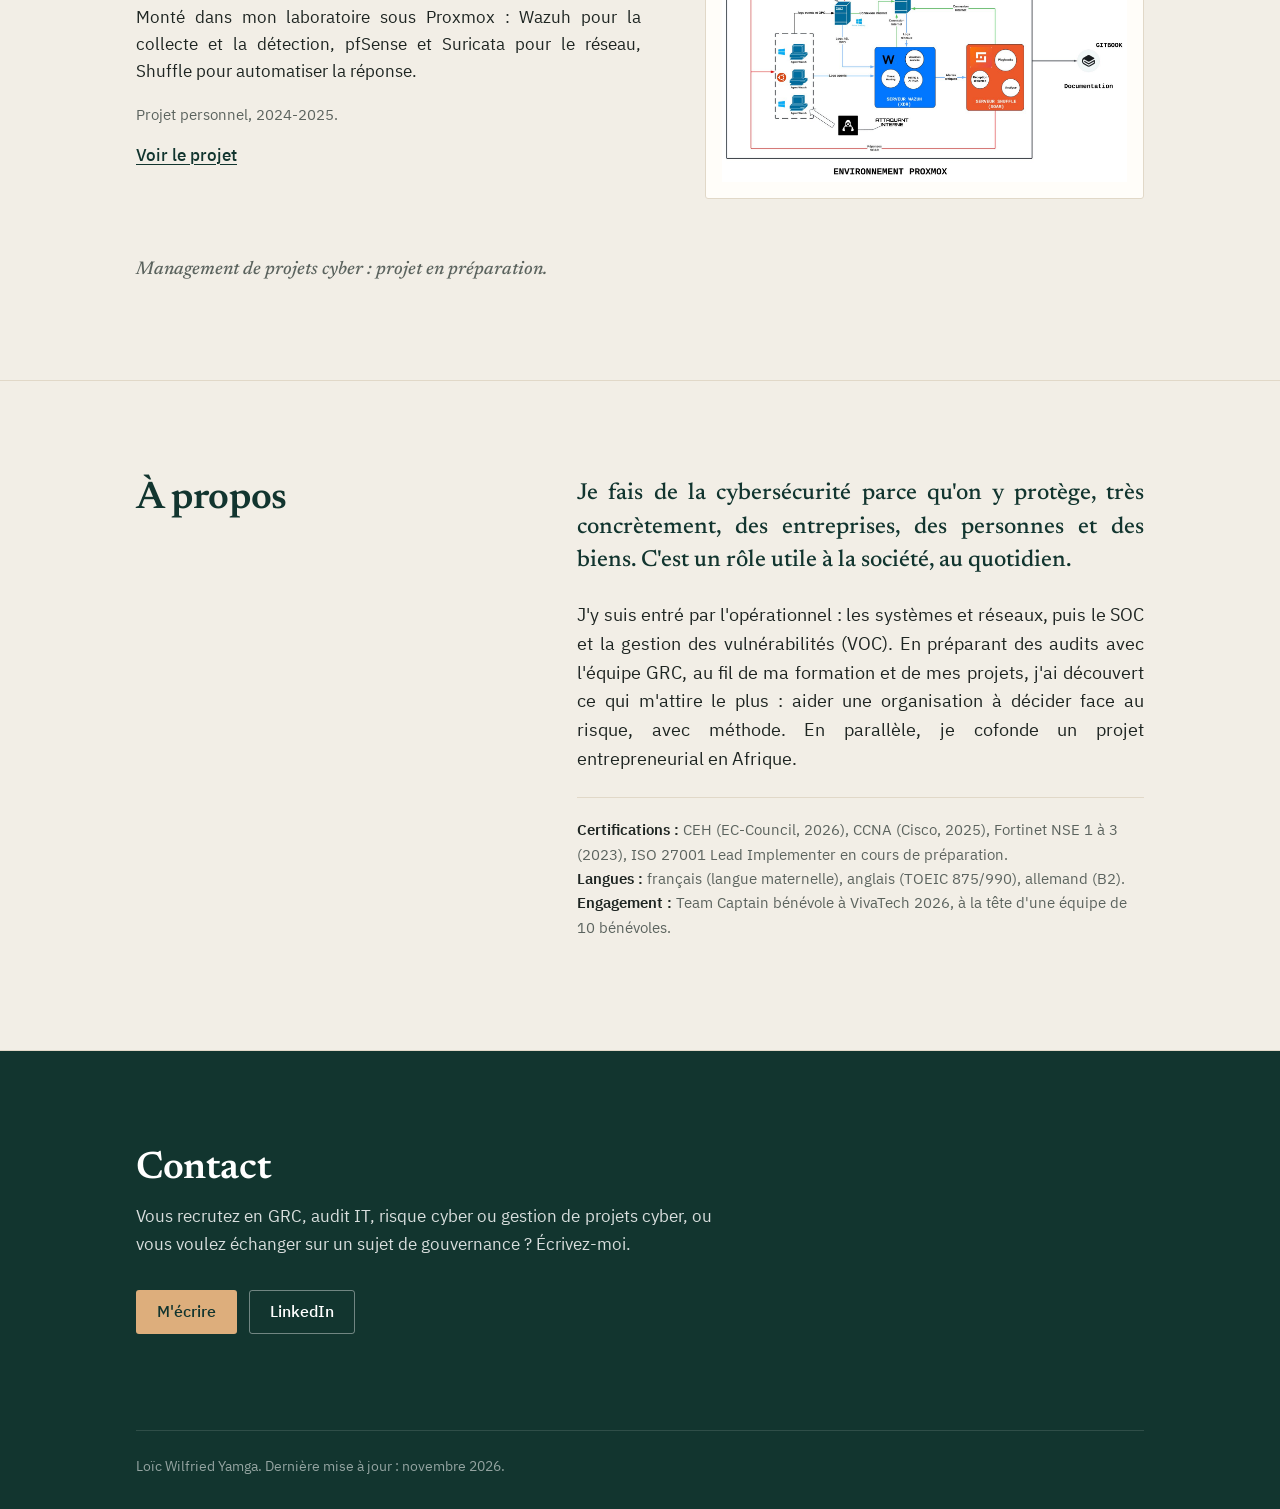
==== commit 161f19fc: "Contact : ajout de la gestion de projets cyber Co-Authored-By: Claude Opus 5.5 <noreply@anthropic.co" ====
--- a/index.html
+++ b/index.html
@@ -10,7 +10,7 @@
   <meta property="og:title" content="Loïc Wilfried Yamga, ingénieur en cybersécurité">
   <meta property="og:description" content="De l'opérationnel à la gouvernance : SOC, vulnérabilités, audits TISAX et risques IA.">
   <meta property="og:url" content="https://yamga-wilfried.github.io/portfolio/">
-  <meta property="og:image" content="https://yamga-wilfried.github.io/portfolio/assets/img/og-card-2026.jpg">
+  <meta property="og:image" content="https://yamga-wilfried.github.io/portfolio/assets/img/og-share.jpg">
   <meta property="og:image:width" content="1200">
   <meta property="og:image:height" content="630">
   <meta name="twitter:card" content="summary_large_image">
@@ -19,7 +19,7 @@
   <link rel="icon" href="assets/img/favicon.svg" type="image/svg+xml">
   <link rel="preload" href="assets/fonts/newsreader-latin-600-normal.woff2" as="font" type="font/woff2" crossorigin>
   <link rel="preload" href="assets/fonts/ibm-plex-sans-latin-400-normal.woff2" as="font" type="font/woff2" crossorigin>
-  <link rel="stylesheet" href="assets/css/site.css?v=20261113b">
+  <link rel="stylesheet" href="assets/css/site.css?v=20261113c">
   <script>document.documentElement.classList.add('js');</script>
 </head>
 <body>
@@ -206,7 +206,7 @@
       <div class="wrap">
         <div class="section-head">
           <h2 id="contact-titre">Contact</h2>
-          <p>Vous recrutez en GRC, audit IT ou risque cyber, ou vous voulez échanger sur un sujet de gouvernance ? Écrivez-moi.</p>
+          <p>Vous recrutez en GRC, audit IT, risque cyber ou gestion de projets cyber, ou vous voulez échanger sur un sujet de gouvernance ? Écrivez-moi.</p>
           <div class="actions">
             <a class="btn btn-primary" id="mail-link" href="#contact">M'écrire</a>
             <a class="btn btn-ghost" href="https://www.linkedin.com/in/lo%C3%AFc-yamga" rel="me">LinkedIn</a>
--- a/assets/css/site.css
+++ b/assets/css/site.css
@@ -289,3 +289,8 @@
   .site-nav ul { gap: 0.9rem; }
   .site-nav ul a { font-size: 0.88rem; }
 }
+
+/* Images ouvrables en grand */
+.prose a.zoom { display: block; cursor: zoom-in; text-decoration: none; }
+.prose a.zoom:focus-visible { outline: 2px solid var(--gold); outline-offset: 3px; }
+.brief .note { color: var(--muted); font-size: 0.92rem; margin-top: 0.8rem; }
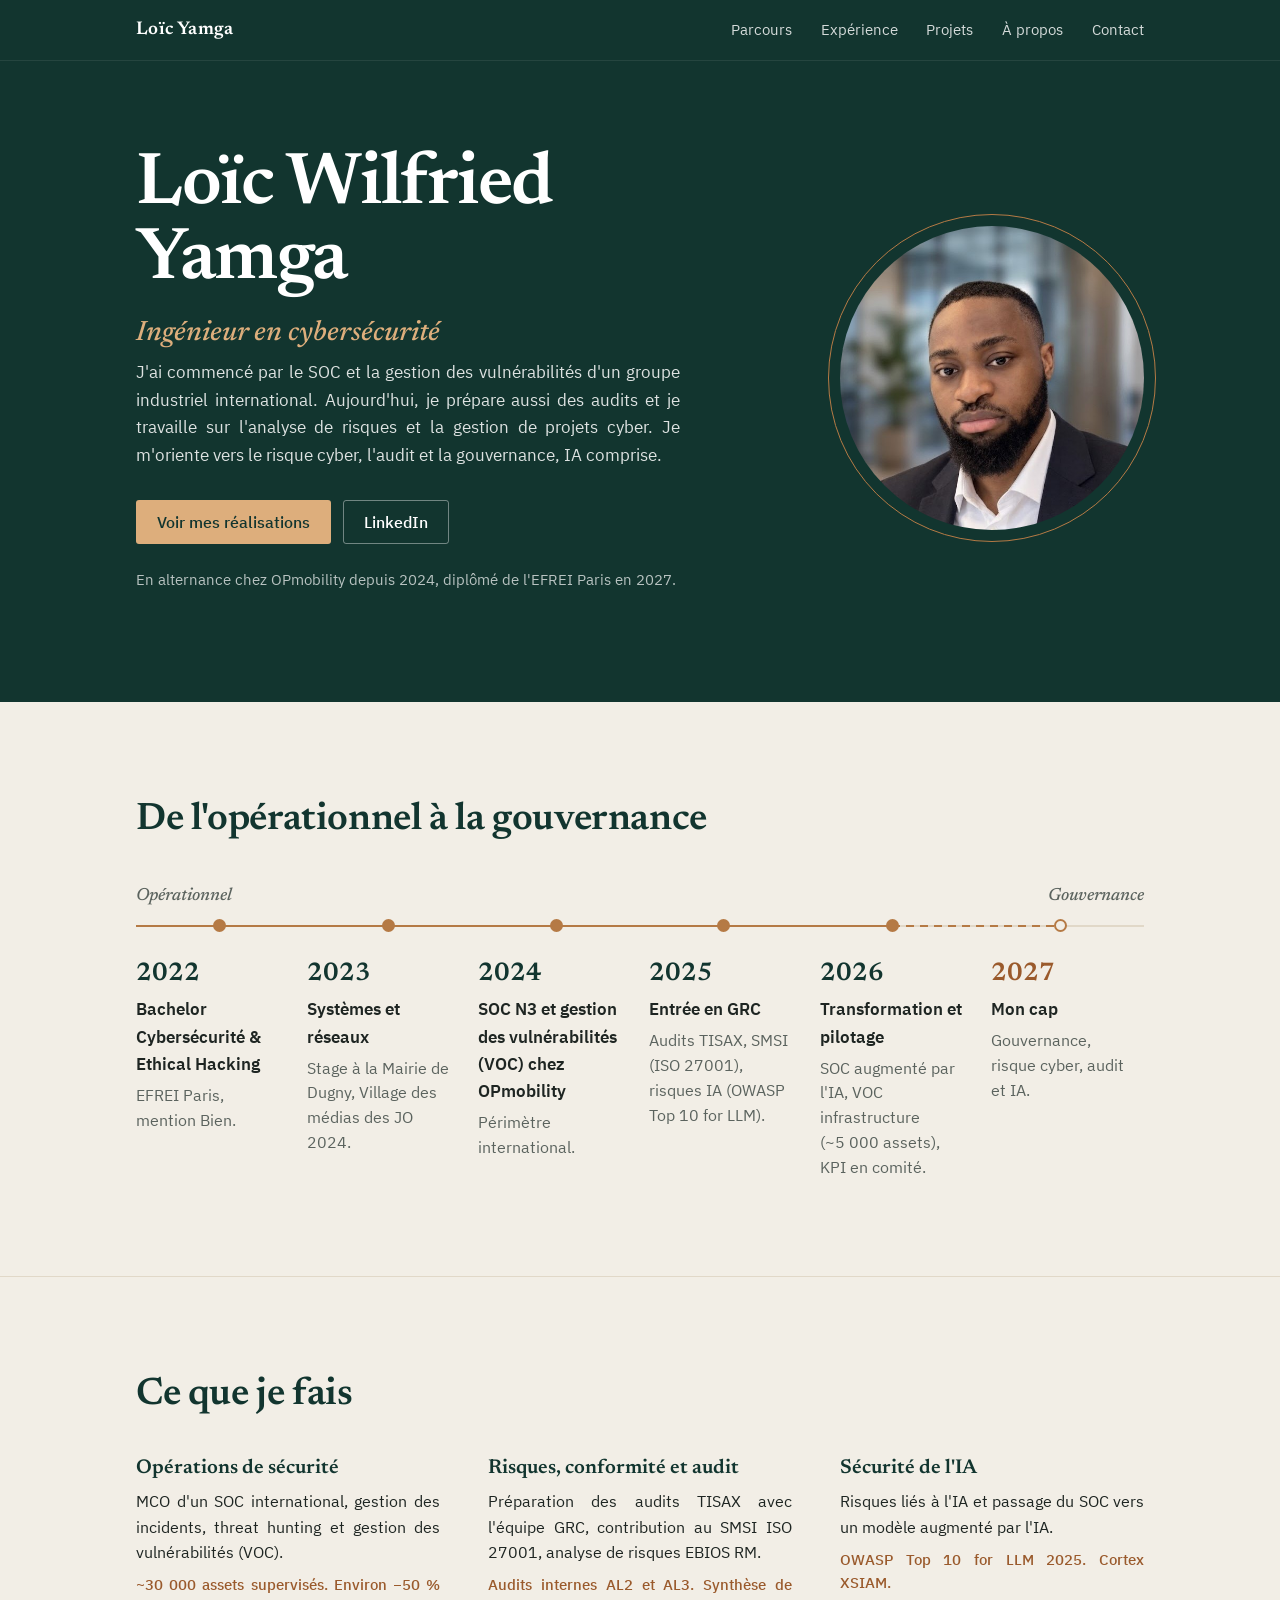
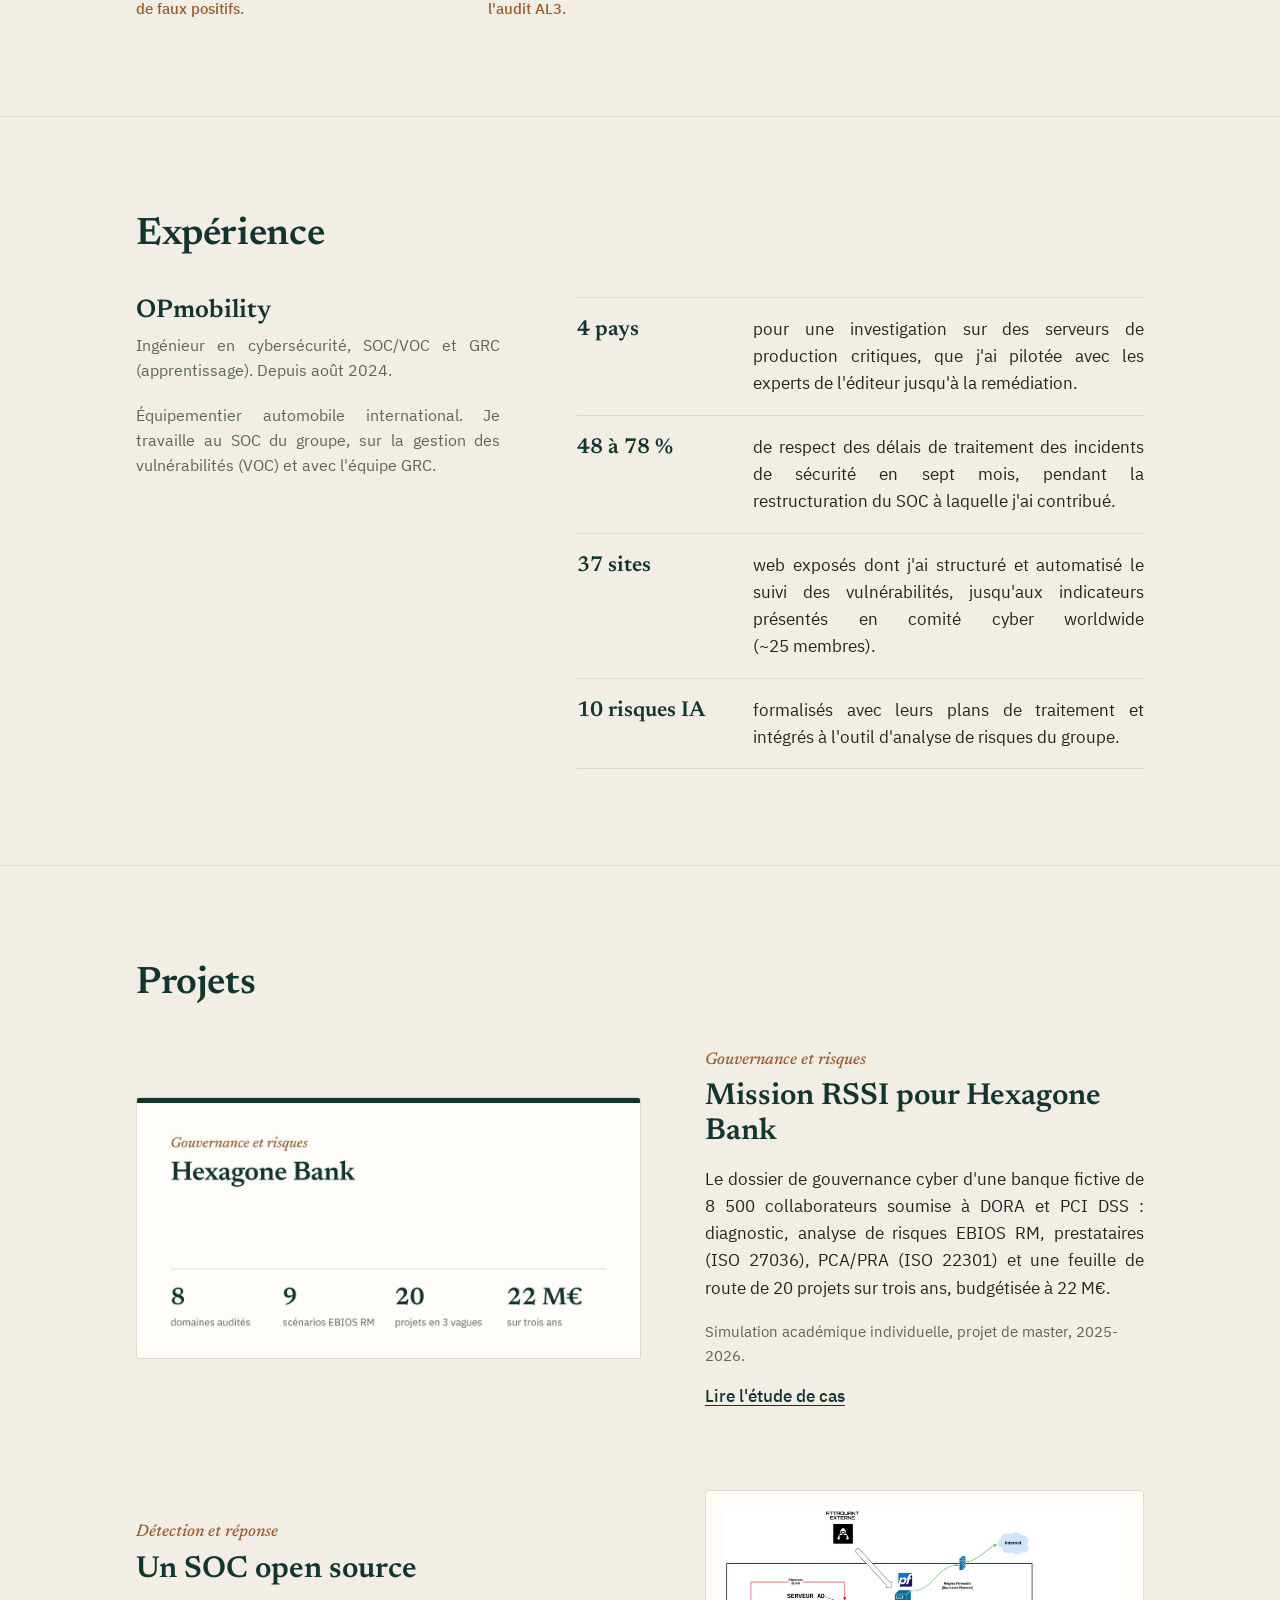
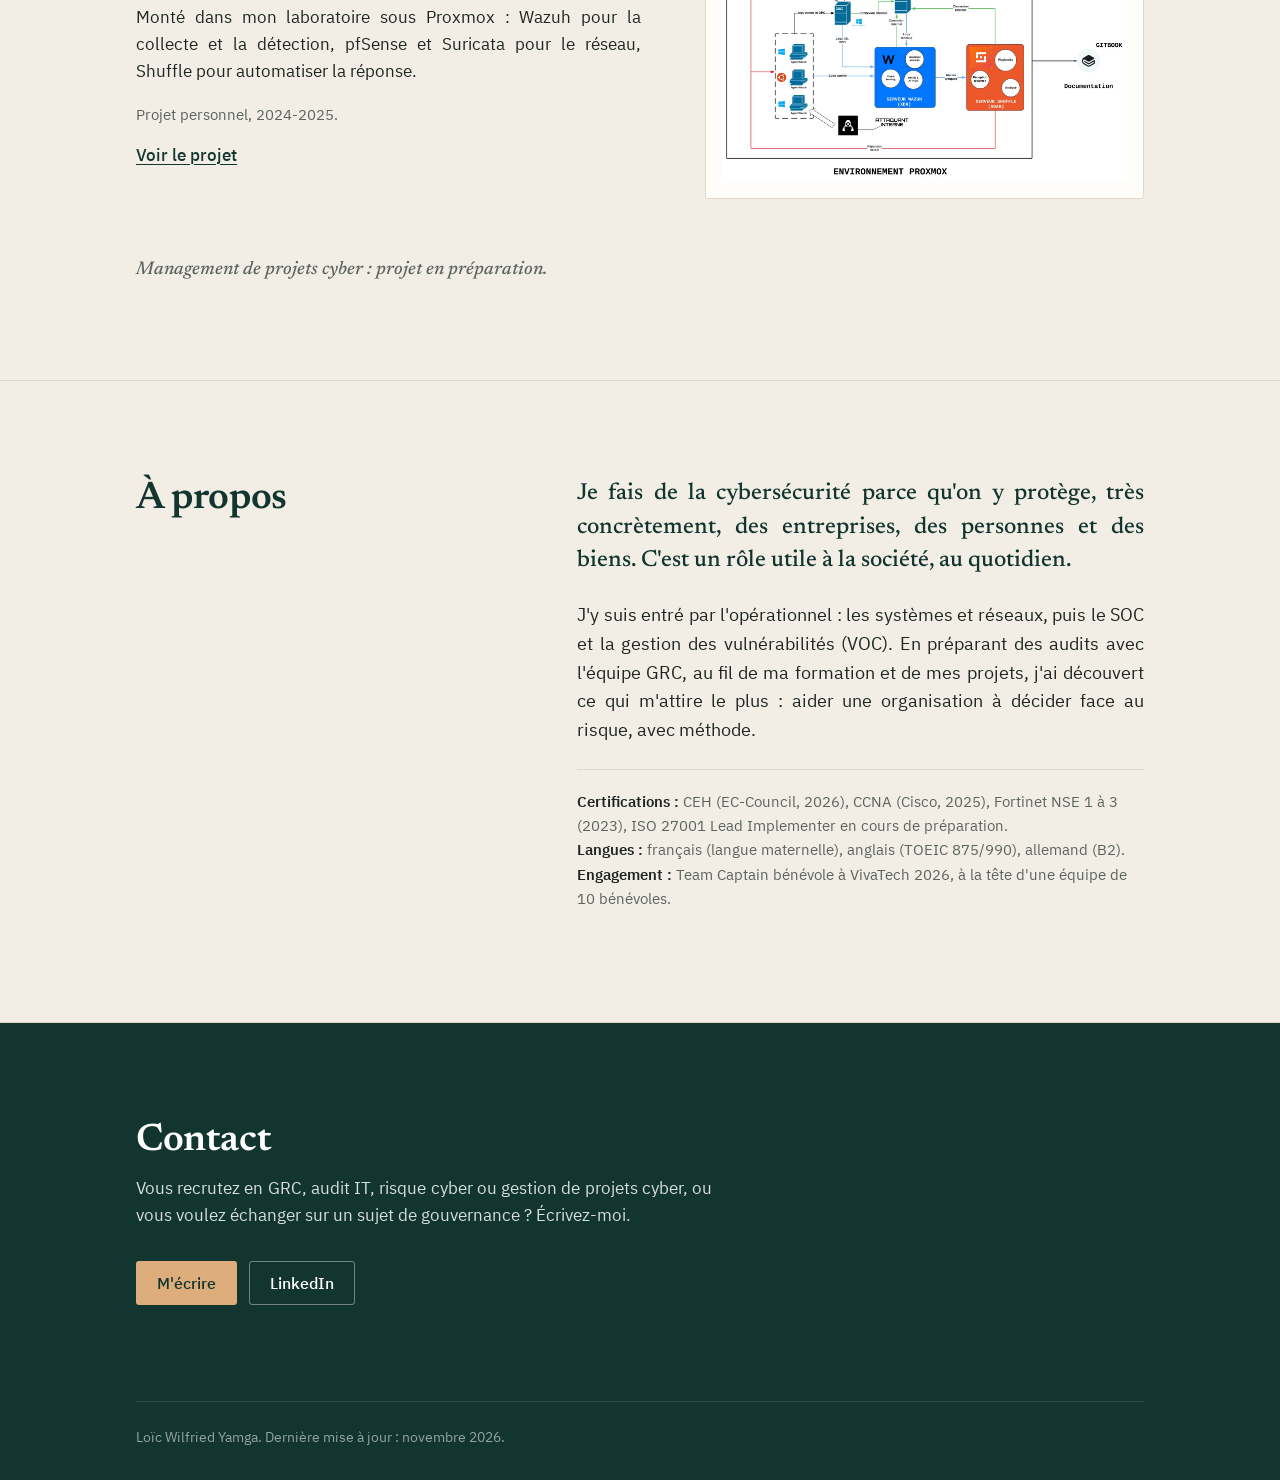
==== commit 0fd544f0: "À propos : retrait de la phrase sur le projet entrepreneurial Co-Authored-By: Claude Opus 5.5 <norep" ====
--- a/index.html
+++ b/index.html
@@ -196,7 +196,7 @@
         </div>
         <div class="about-text">
           <p>Je fais de la cybersécurité parce qu'on y protège, très concrètement, des entreprises, des personnes et des biens. C'est un rôle utile à la société, au quotidien.</p>
-          <p>J'y suis entré par l'opérationnel : les systèmes et réseaux, puis le SOC et la gestion des vulnérabilités (VOC). En préparant des audits avec l'équipe GRC, au fil de ma formation et de mes projets, j'ai découvert ce qui m'attire le plus : aider une organisation à décider face au risque, avec méthode. En parallèle, je cofonde un projet entrepreneurial en Afrique.</p>
+          <p>J'y suis entré par l'opérationnel : les systèmes et réseaux, puis le SOC et la gestion des vulnérabilités (VOC). En préparant des audits avec l'équipe GRC, au fil de ma formation et de mes projets, j'ai découvert ce qui m'attire le plus : aider une organisation à décider face au risque, avec méthode.</p>
           <p class="creds"><strong>Certifications :</strong> CEH (EC-Council, 2026), CCNA (Cisco, 2025), Fortinet NSE 1 à 3 (2023), ISO 27001 Lead Implementer en cours de préparation.<br><strong>Langues :</strong> français (langue maternelle), anglais (TOEIC 875/990), allemand (B2).<br><strong>Engagement :</strong> Team Captain bénévole à VivaTech 2026, à la tête d'une équipe de 10 bénévoles.</p>
         </div>
       </div>
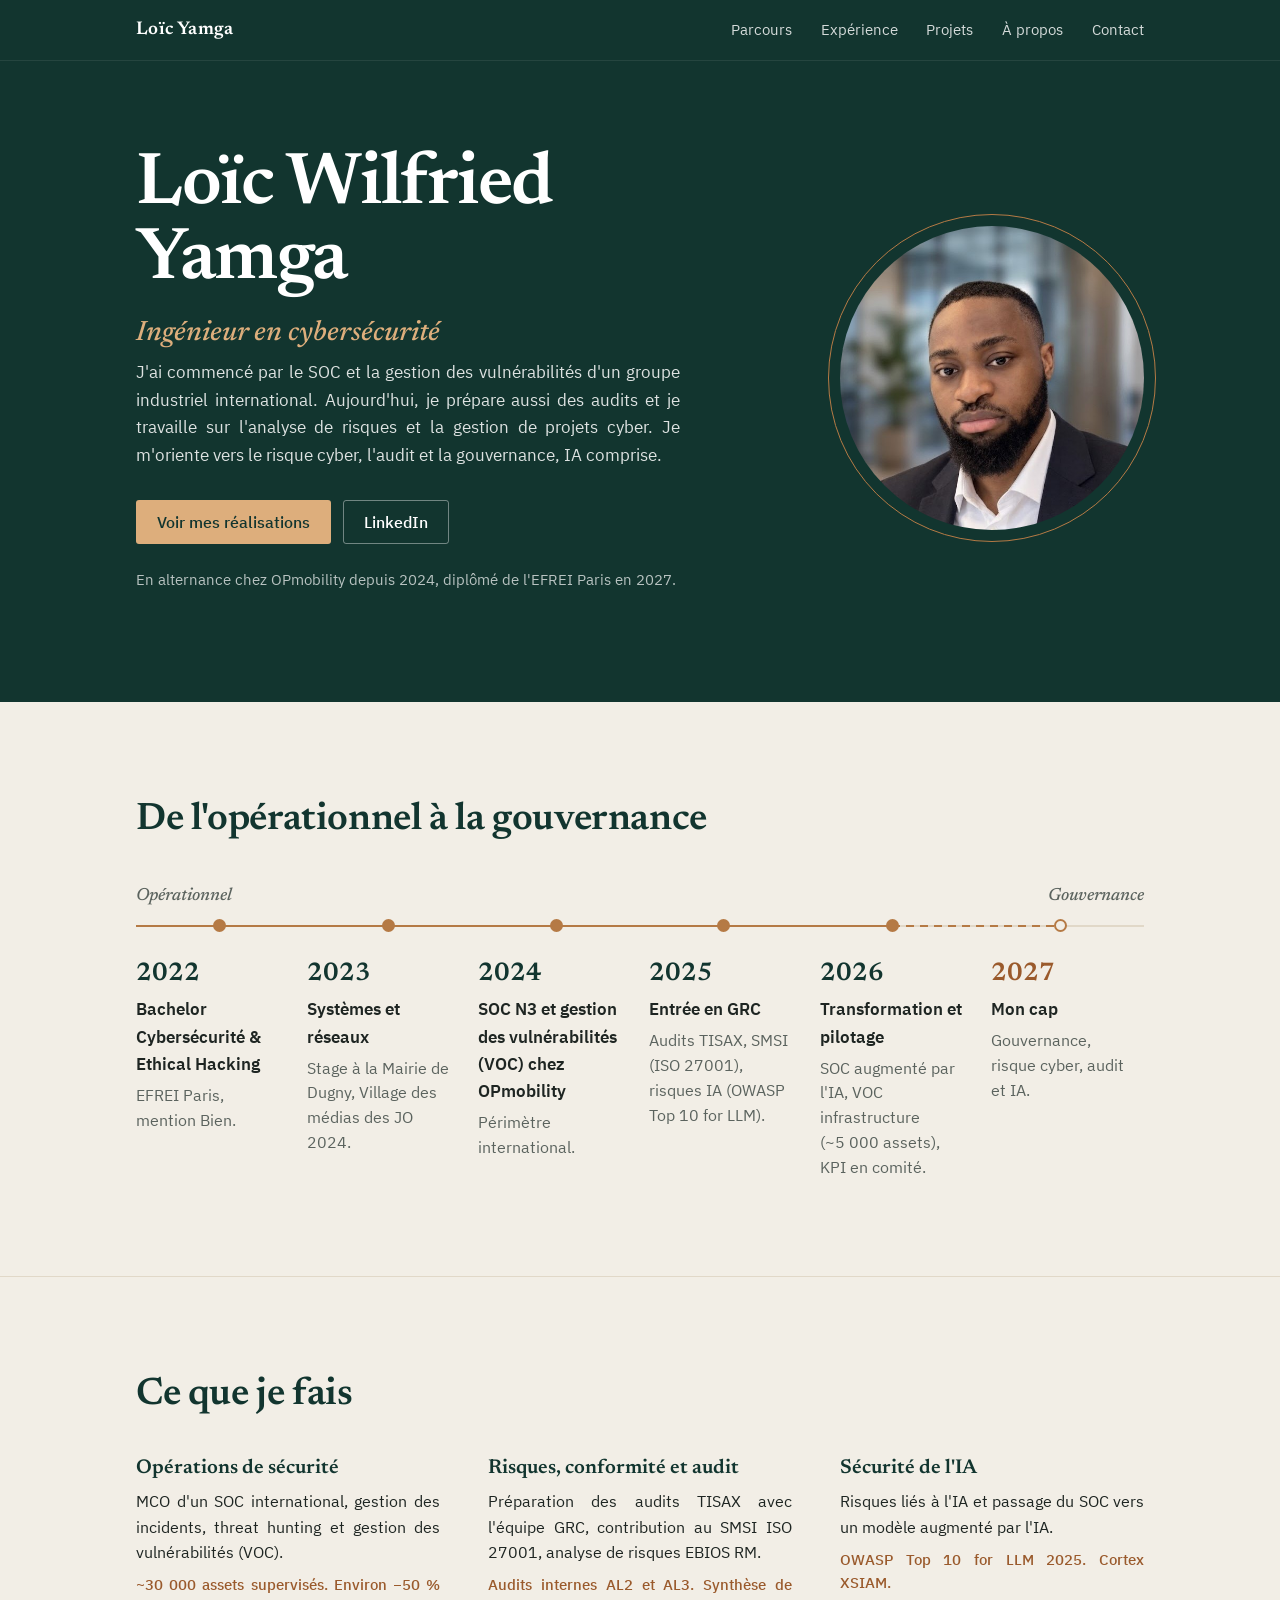
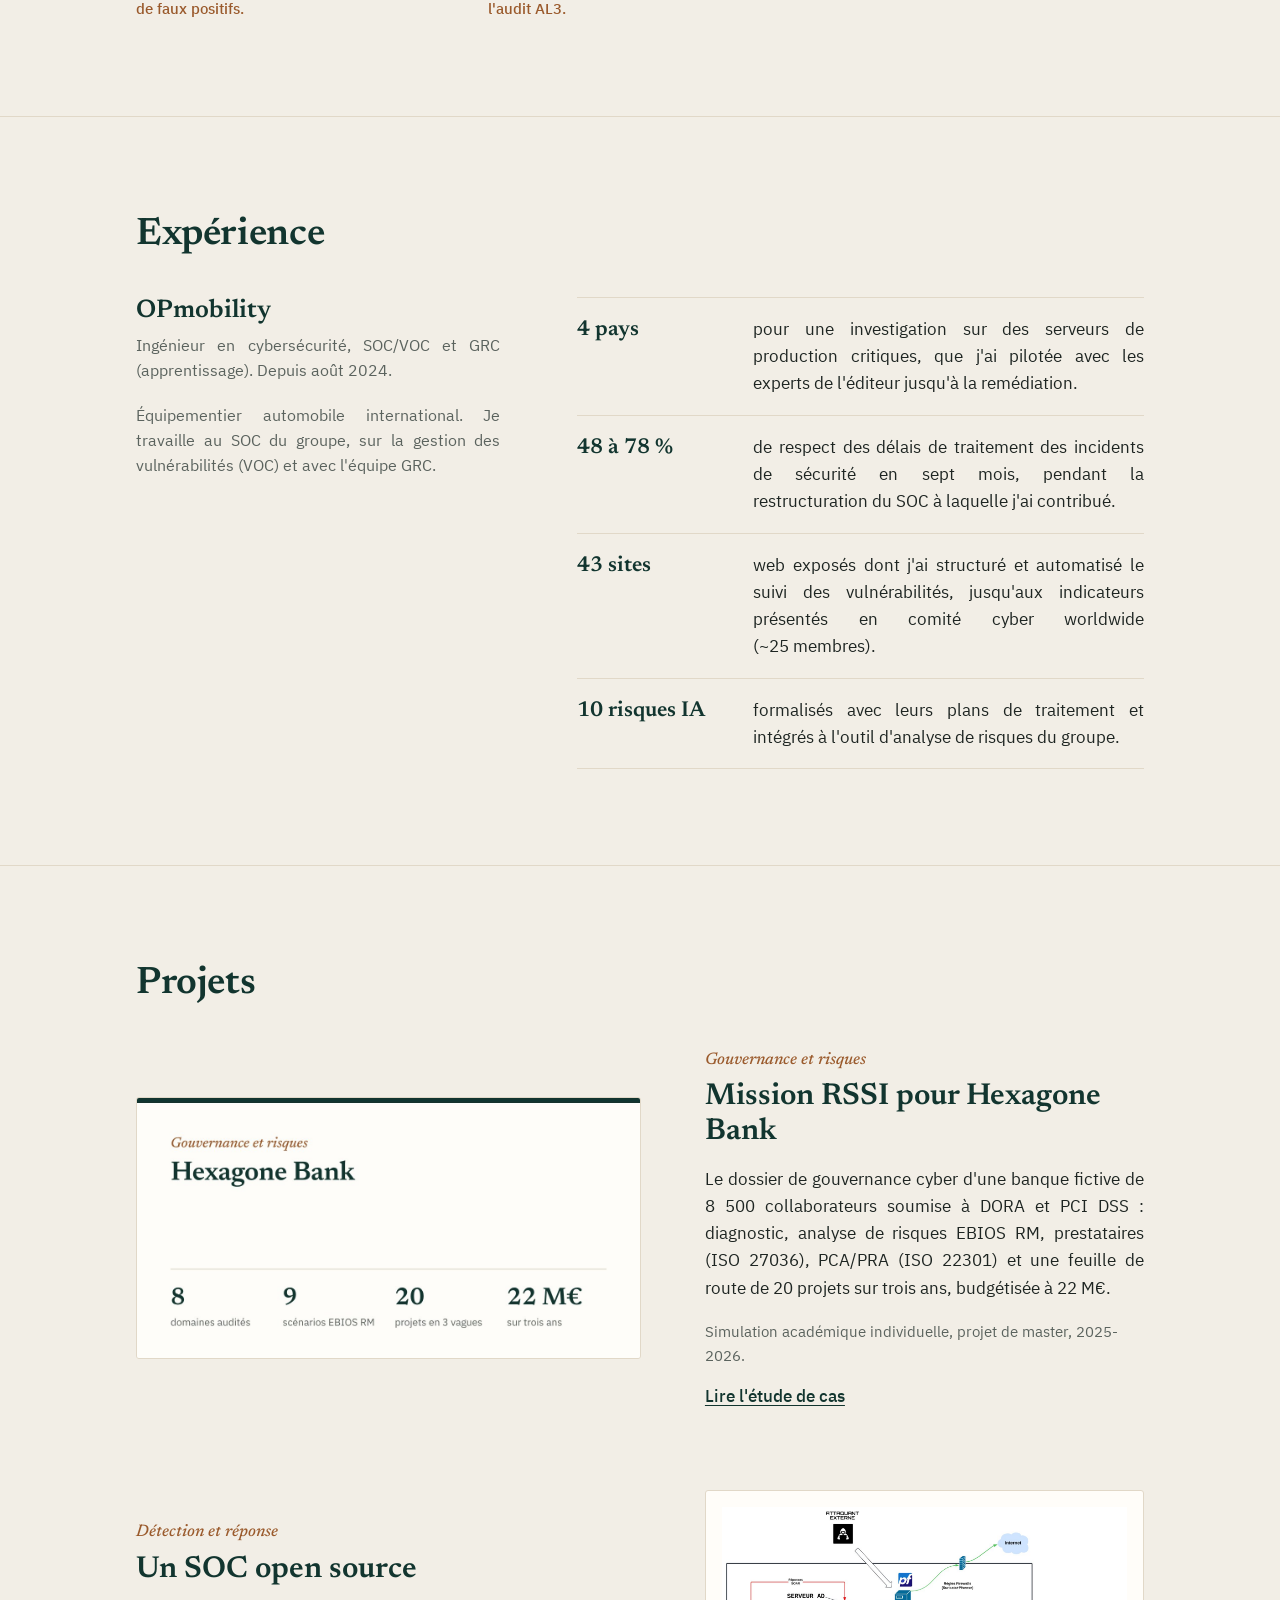
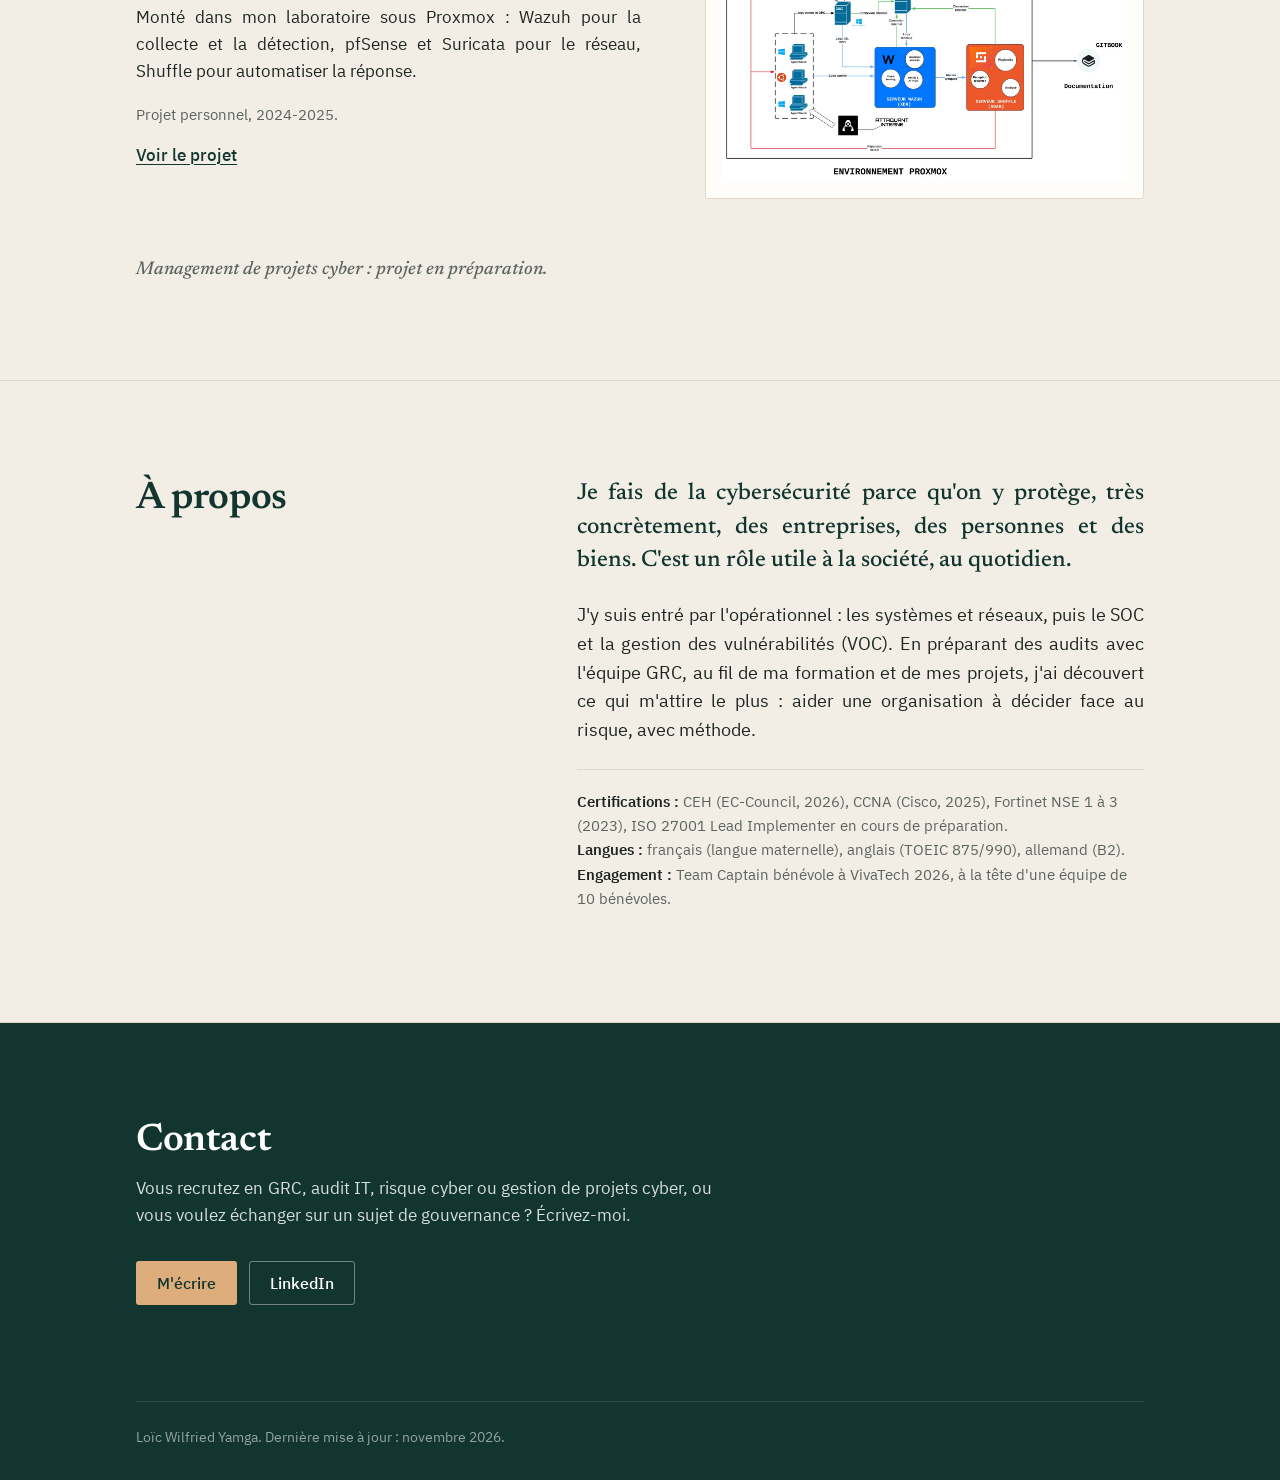
==== commit db528856: "Périmètre AppSec : 43 sites web Co-Authored-By: Claude Opus 5.5 <noreply@anthropic.com> Claude-Sessi" ====
--- a/index.html
+++ b/index.html
@@ -145,7 +145,7 @@
             <ul class="facts">
               <li><span class="figure">4 pays</span><p>pour une investigation sur des serveurs de production critiques, que j'ai pilotée avec les experts de l'éditeur jusqu'à la remédiation.</p></li>
               <li><span class="figure">48 à 78 %</span><p>de respect des délais de traitement des incidents de sécurité en sept mois, pendant la restructuration du SOC à laquelle j'ai contribué.</p></li>
-              <li><span class="figure">37 sites</span><p>web exposés dont j'ai structuré et automatisé le suivi des vulnérabilités, jusqu'aux indicateurs présentés en comité cyber worldwide (~25 membres).</p></li>
+              <li><span class="figure">43 sites</span><p>web exposés dont j'ai structuré et automatisé le suivi des vulnérabilités, jusqu'aux indicateurs présentés en comité cyber worldwide (~25 membres).</p></li>
               <li><span class="figure">10 risques IA</span><p>formalisés avec leurs plans de traitement et intégrés à l'outil d'analyse de risques du groupe.</p></li>
             </ul>
           </div>
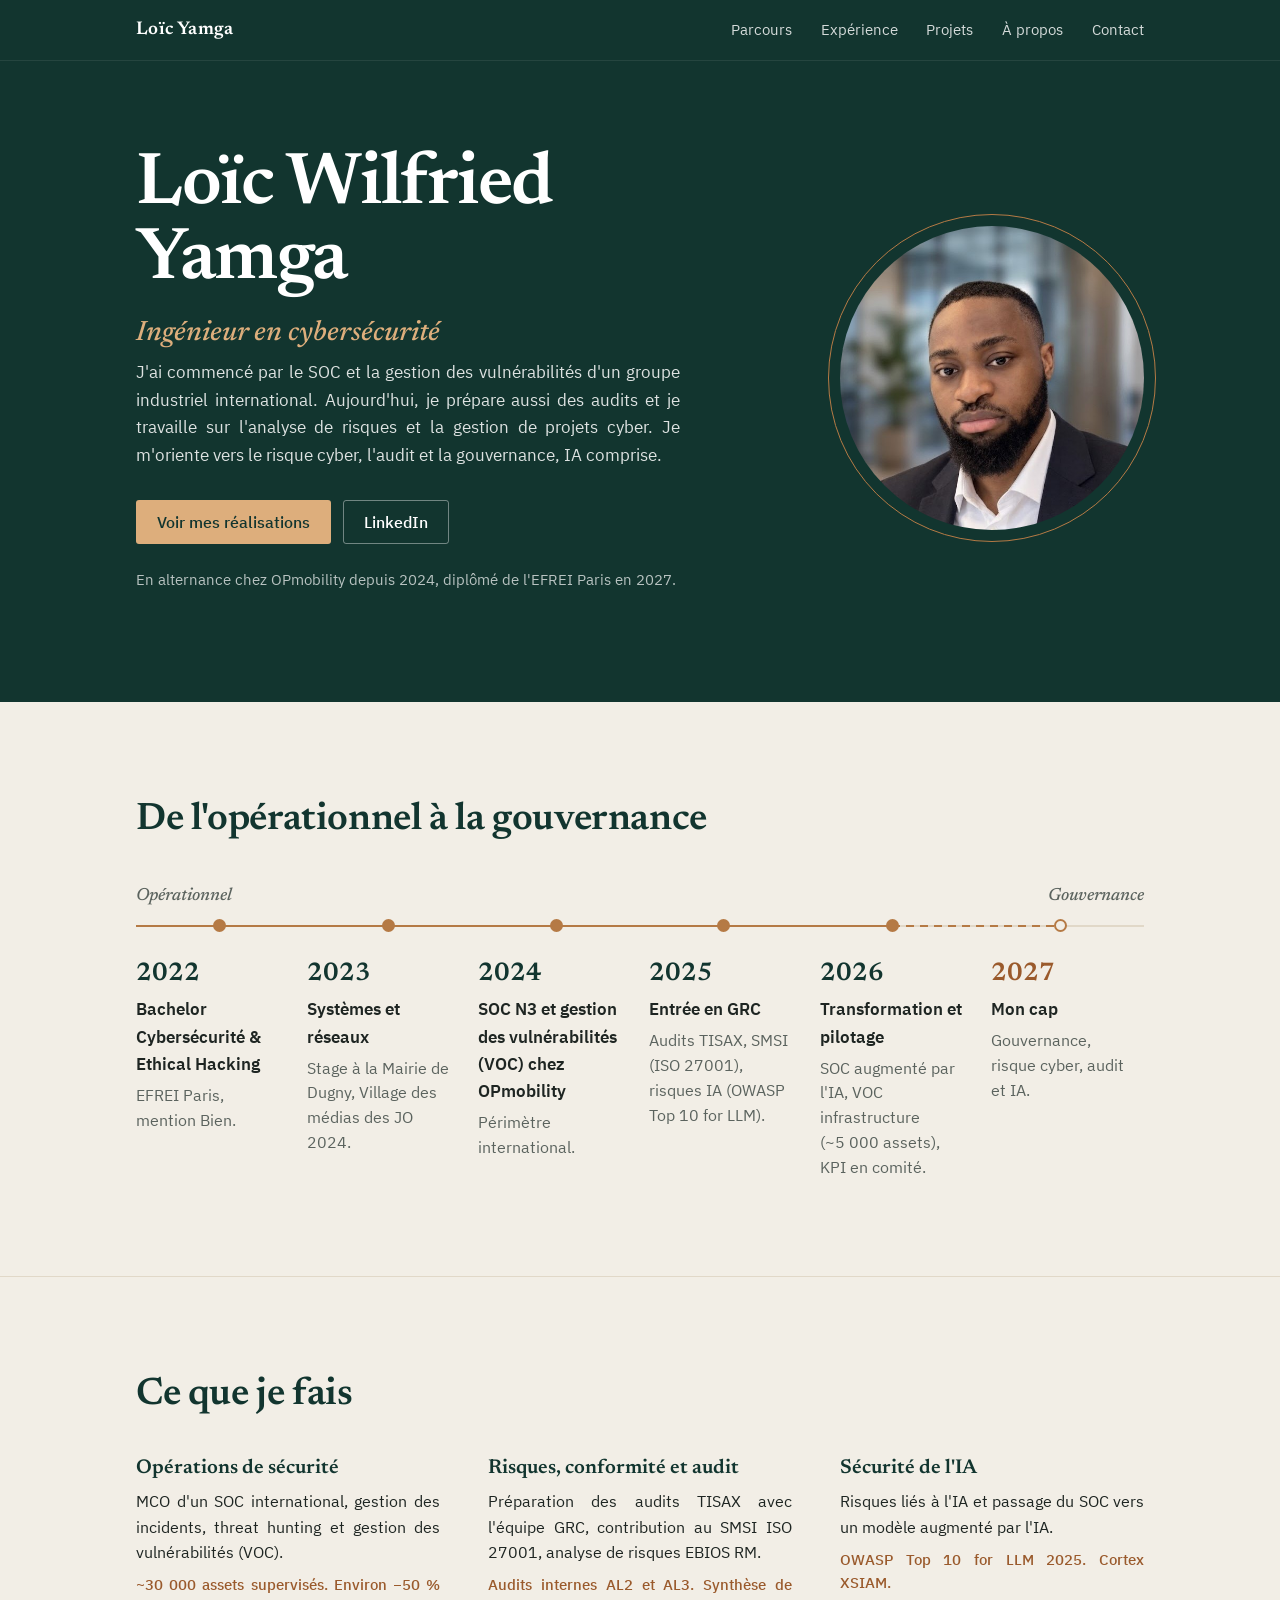
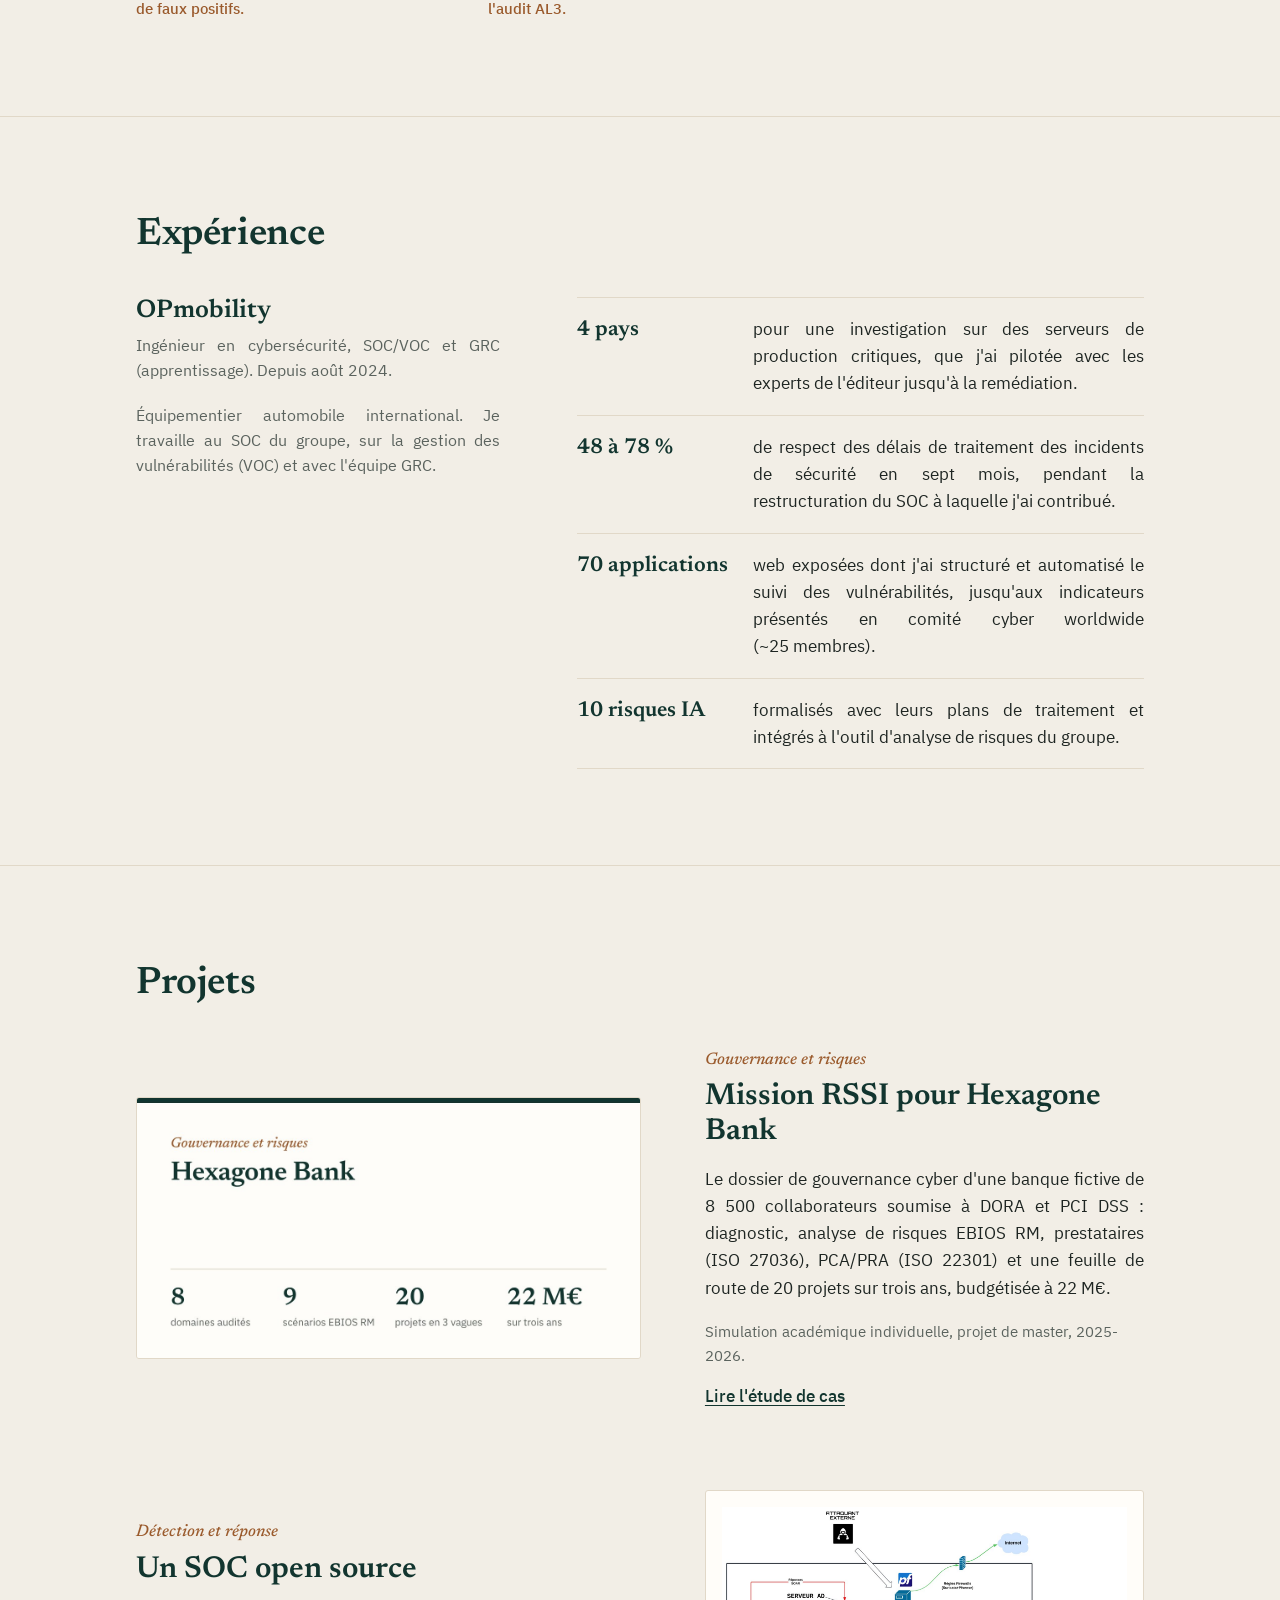
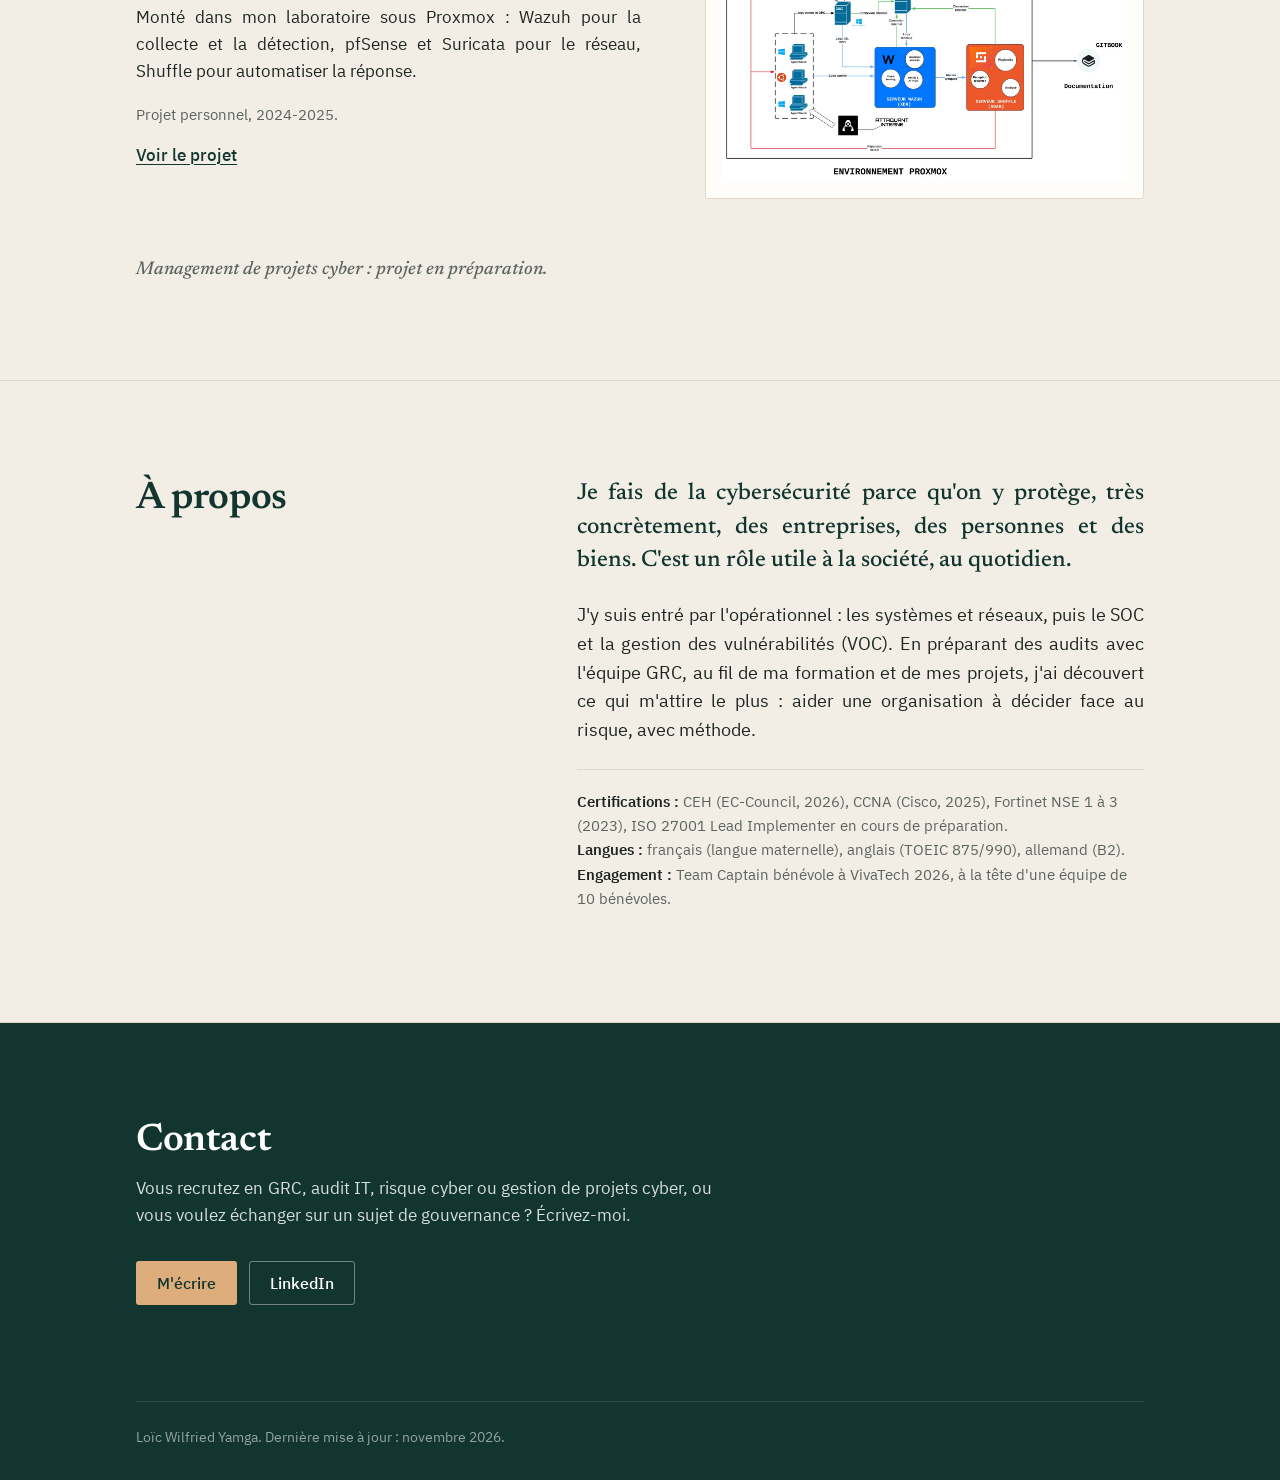
==== commit 5883c6e7: "Périmètre AppSec : 70 applications web exposées Co-Authored-By: Claude Opus 5.5 <noreply@anthropic.c" ====
--- a/index.html
+++ b/index.html
@@ -145,7 +145,7 @@
             <ul class="facts">
               <li><span class="figure">4 pays</span><p>pour une investigation sur des serveurs de production critiques, que j'ai pilotée avec les experts de l'éditeur jusqu'à la remédiation.</p></li>
               <li><span class="figure">48 à 78 %</span><p>de respect des délais de traitement des incidents de sécurité en sept mois, pendant la restructuration du SOC à laquelle j'ai contribué.</p></li>
-              <li><span class="figure">43 sites</span><p>web exposés dont j'ai structuré et automatisé le suivi des vulnérabilités, jusqu'aux indicateurs présentés en comité cyber worldwide (~25 membres).</p></li>
+              <li><span class="figure">70 applications</span><p>web exposées dont j'ai structuré et automatisé le suivi des vulnérabilités, jusqu'aux indicateurs présentés en comité cyber worldwide (~25 membres).</p></li>
               <li><span class="figure">10 risques IA</span><p>formalisés avec leurs plans de traitement et intégrés à l'outil d'analyse de risques du groupe.</p></li>
             </ul>
           </div>
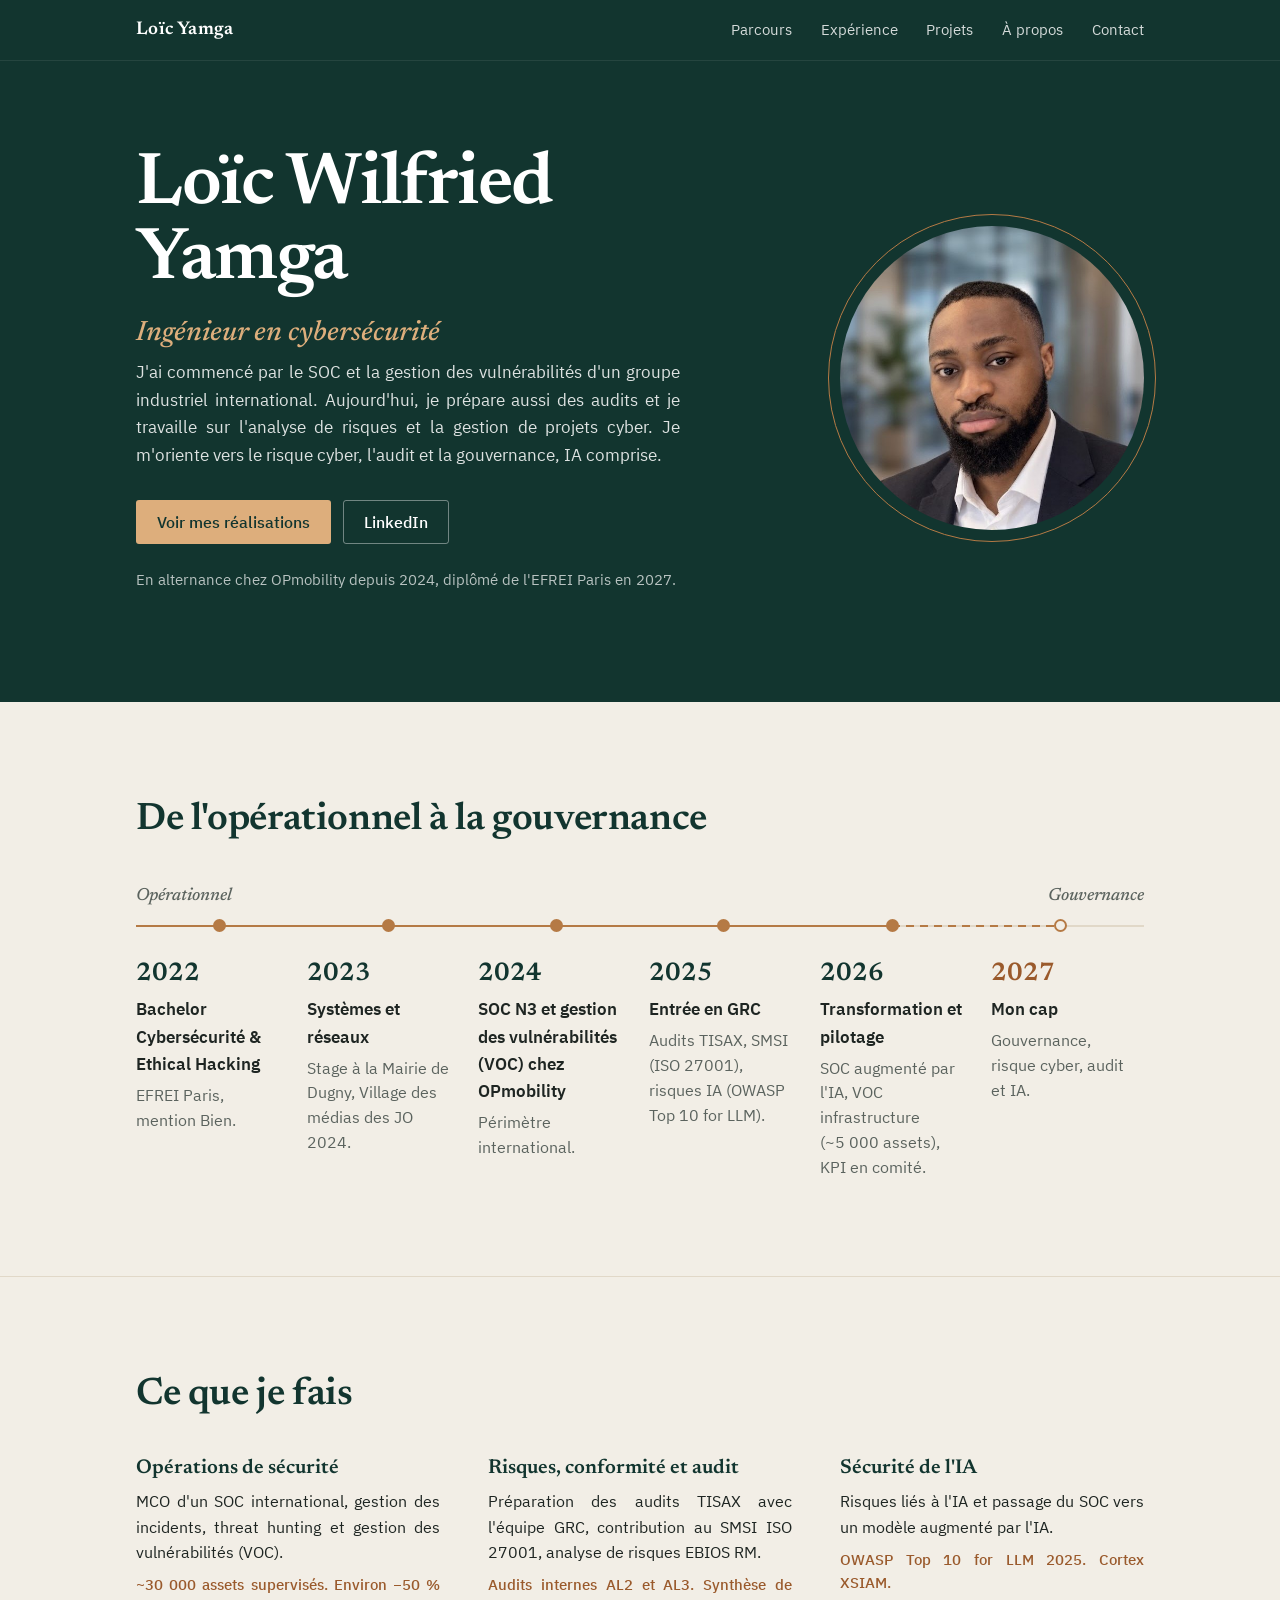
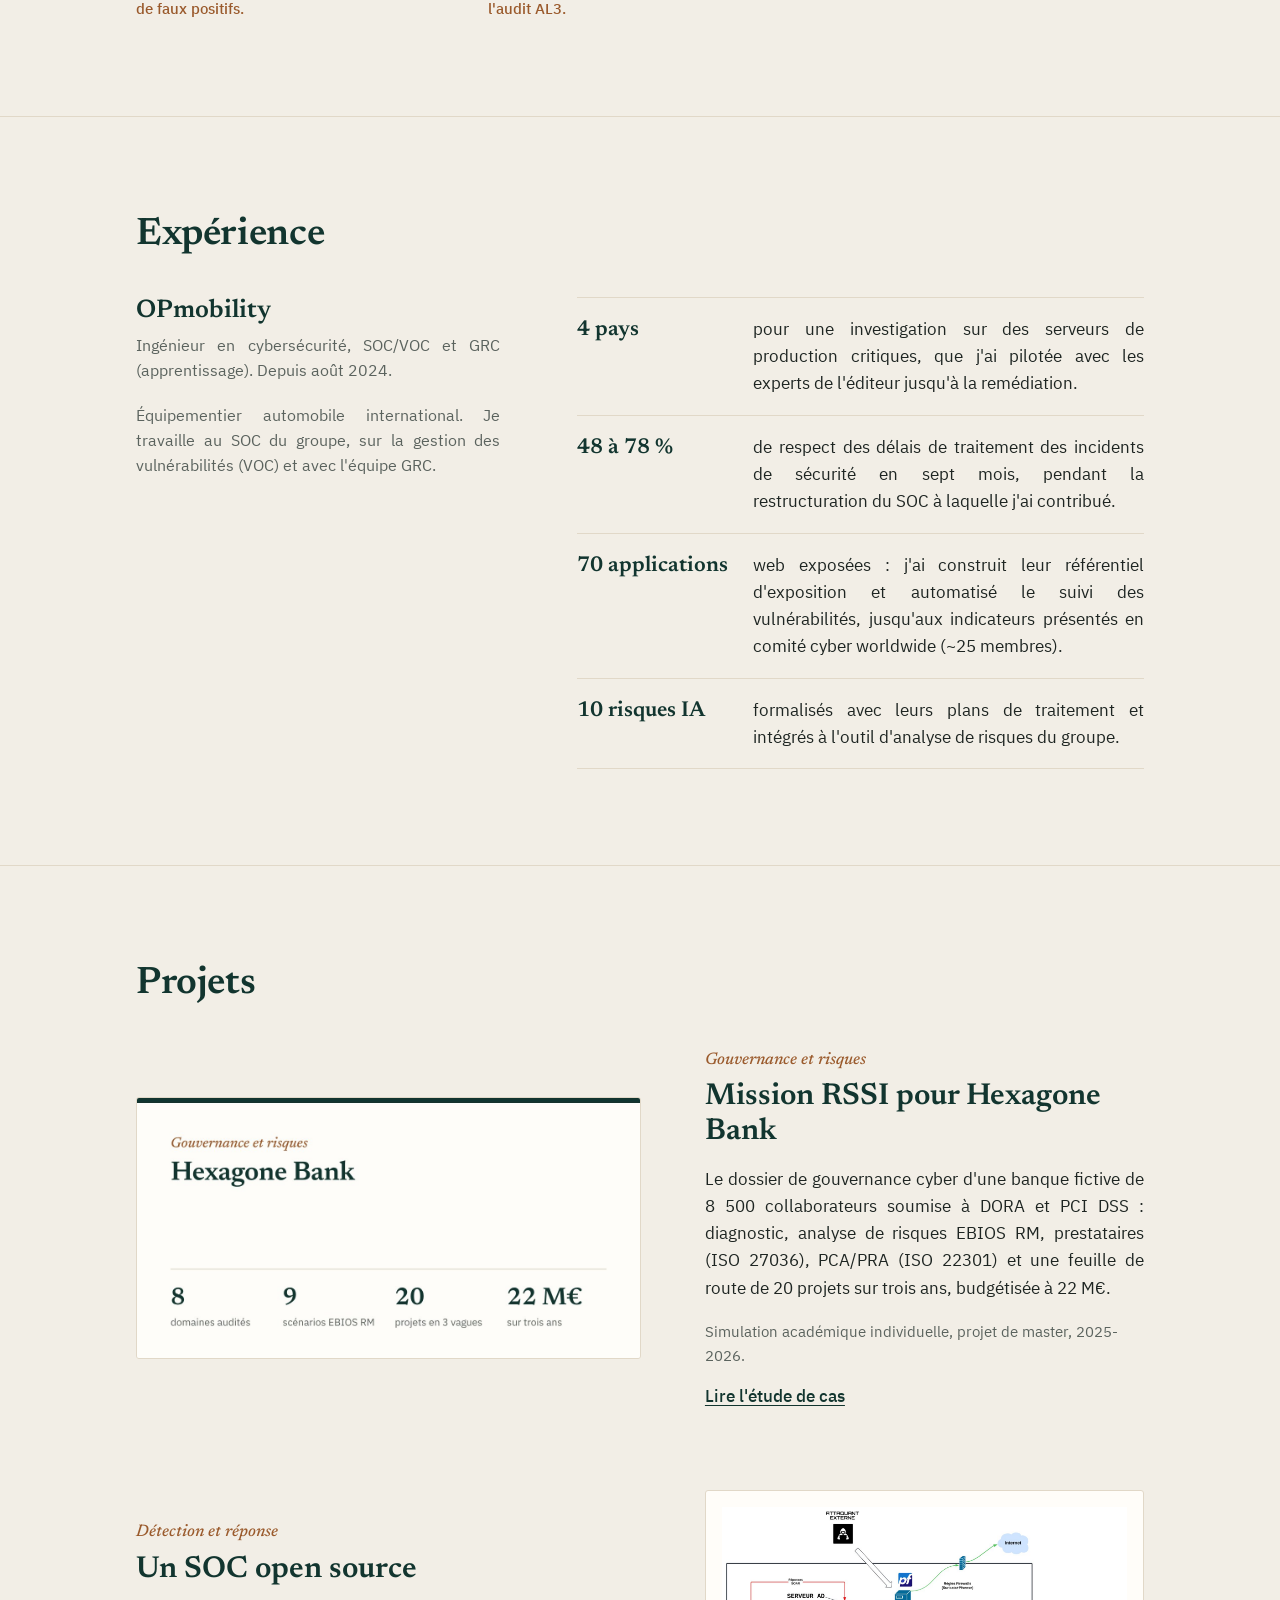
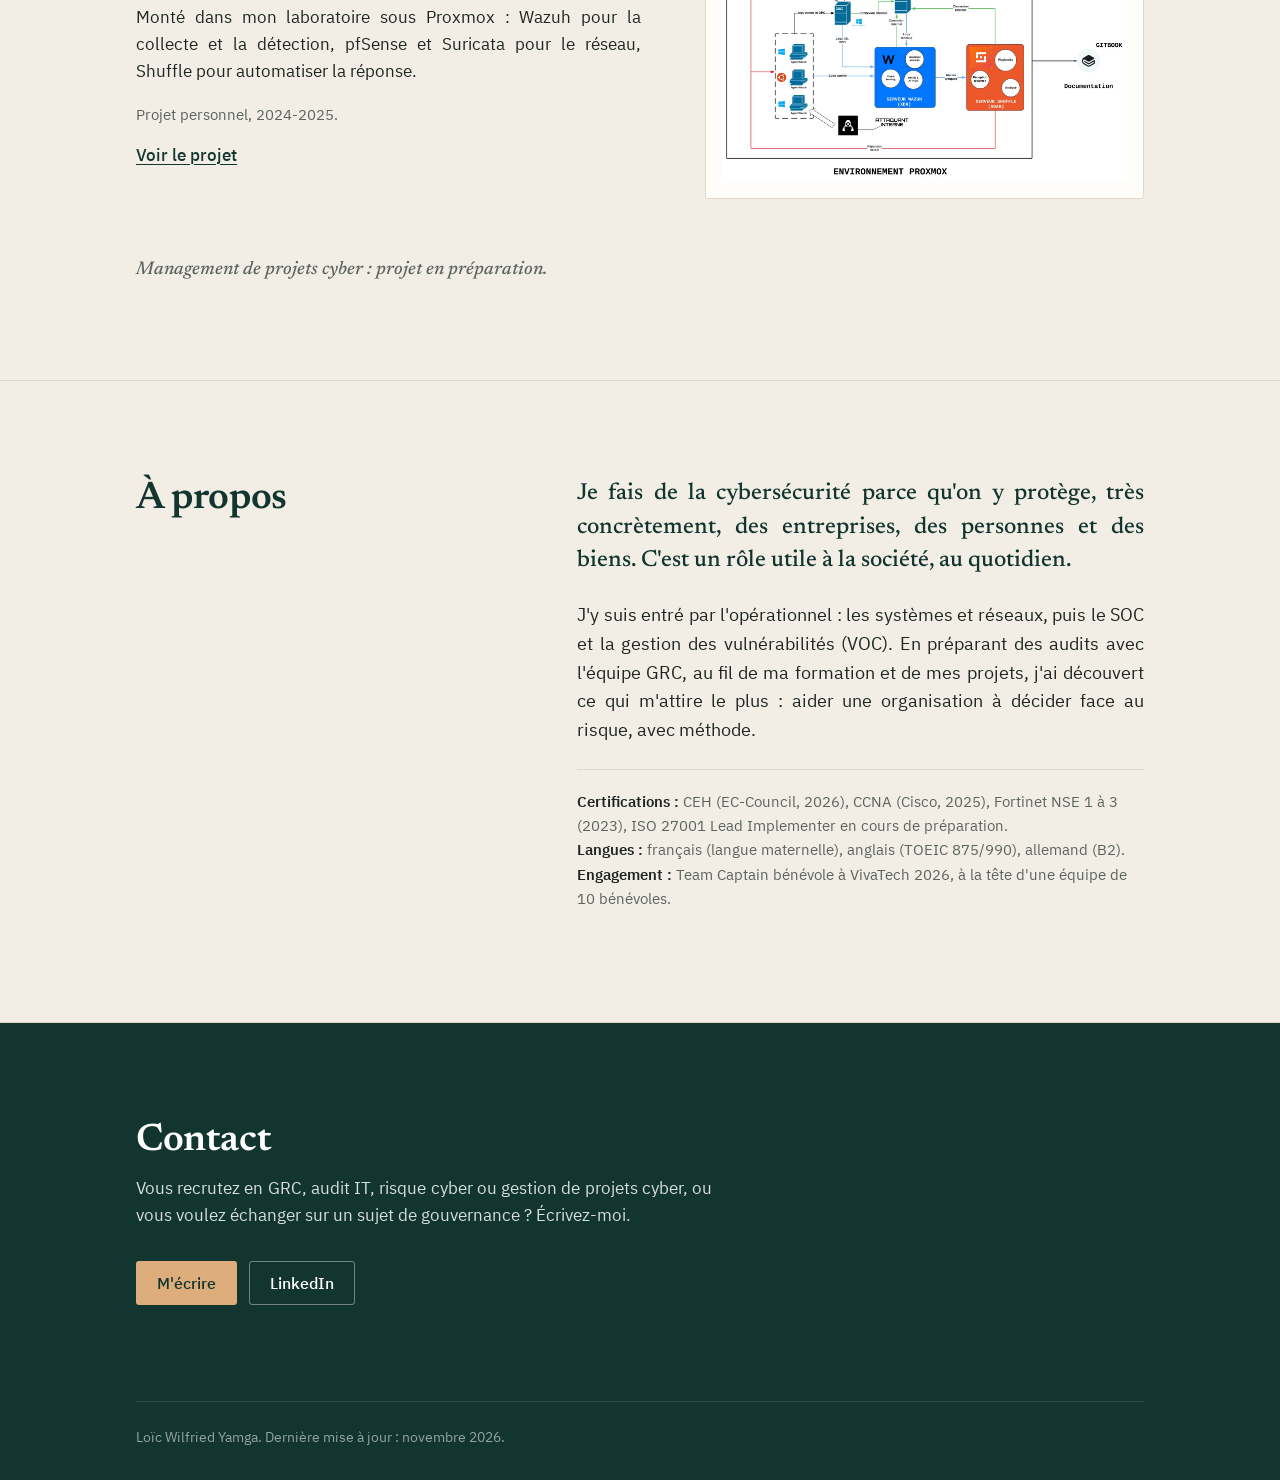
==== commit 9b9a527b: "AppSec : référentiel d'exposition des 70 applications web Co-Authored-By: Claude Opus 5.5 <noreply@a" ====
--- a/index.html
+++ b/index.html
@@ -145,7 +145,7 @@
             <ul class="facts">
               <li><span class="figure">4 pays</span><p>pour une investigation sur des serveurs de production critiques, que j'ai pilotée avec les experts de l'éditeur jusqu'à la remédiation.</p></li>
               <li><span class="figure">48 à 78 %</span><p>de respect des délais de traitement des incidents de sécurité en sept mois, pendant la restructuration du SOC à laquelle j'ai contribué.</p></li>
-              <li><span class="figure">70 applications</span><p>web exposées dont j'ai structuré et automatisé le suivi des vulnérabilités, jusqu'aux indicateurs présentés en comité cyber worldwide (~25 membres).</p></li>
+              <li><span class="figure">70 applications</span><p>web exposées : j'ai construit leur référentiel d'exposition et automatisé le suivi des vulnérabilités, jusqu'aux indicateurs présentés en comité cyber worldwide (~25 membres).</p></li>
               <li><span class="figure">10 risques IA</span><p>formalisés avec leurs plans de traitement et intégrés à l'outil d'analyse de risques du groupe.</p></li>
             </ul>
           </div>
